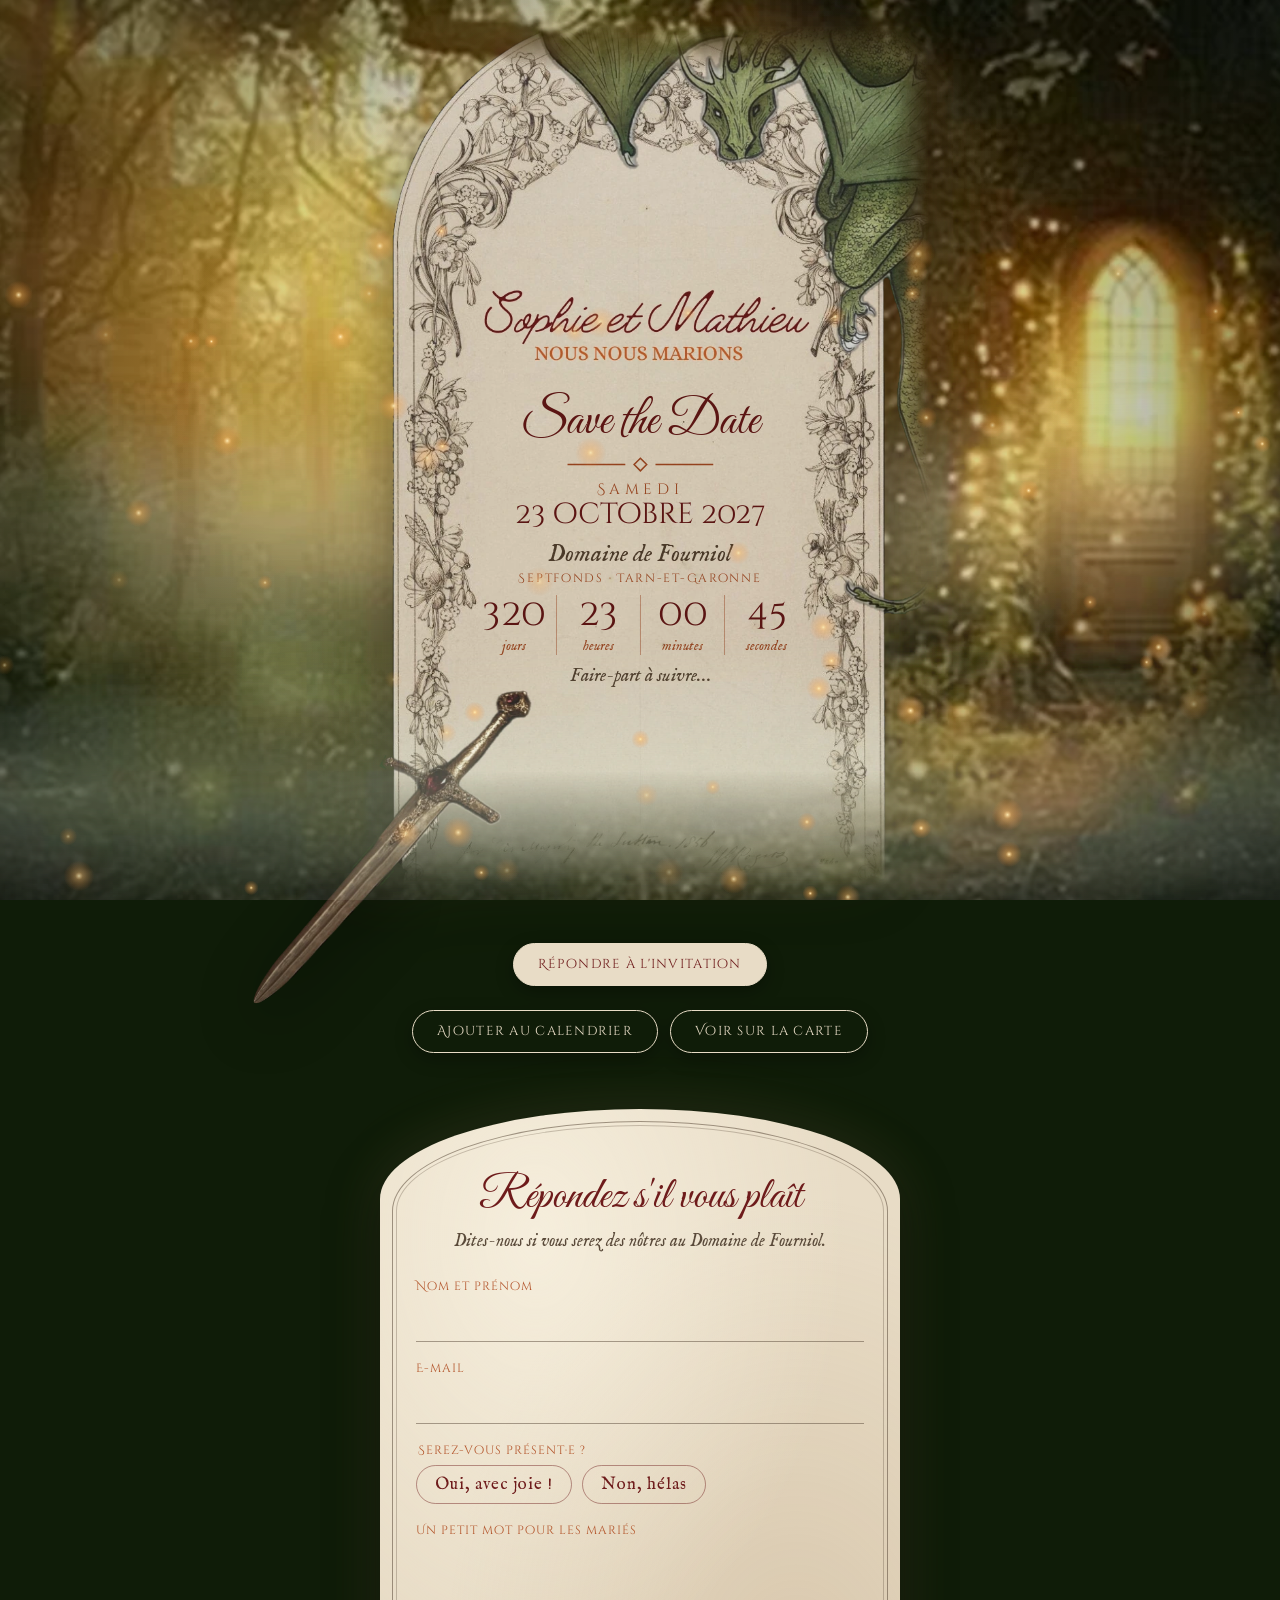
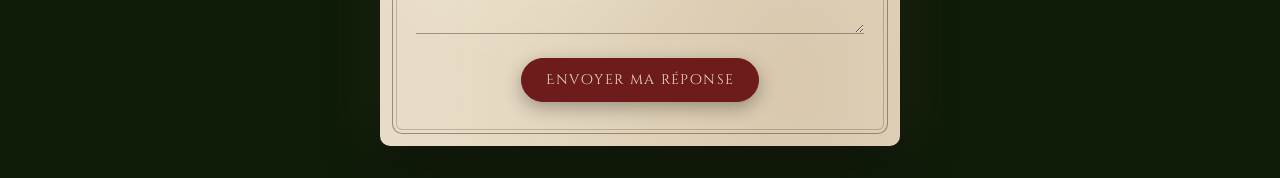
==== index.html @ ec38fb04 "Ajoute le formulaire RSVP et prolonge la lame de l'épée - Formulaire RSVP sur parchemin (nom, e-mail" ====
<!doctype html>
<html lang="fr">
<head>
  <meta charset="utf-8">
  <meta name="viewport" content="width=device-width, initial-scale=1">
  <title>Sophie &amp; Mathieu — Save the Date</title>
  <meta name="description" content="Save the Date : le mariage de Sophie &amp; Mathieu le 23 octobre 2027 au Domaine de Fourniol à Septfonds.">
  <meta name="theme-color" content="#1e3111">
  <link rel="preload" href="images/faire-part.webp" as="image">
  <link rel="preload" href="images/foret.webp" as="image">
  <link rel="stylesheet" href="style.css">
</head>
<body>
  <!-- Décor derrière le faire-part : forêt enchantée, halo, brume -->
  <div class="scene scene-back" aria-hidden="true">
    <div class="backdrop"></div>
    <div class="halo"></div>
    <div class="mist mist-back"></div>
    <div class="leaves"></div>
  </div>

  <main class="invite">
    <!-- Le faire-part (parchemin, dragon, épée) ; les prénoms font partie de l'image -->
    <div class="card">
      <img class="card-art" src="images/faire-part.webp" width="852" height="1267"
           alt="Faire-part : parchemin orné de gravures florales, un dragon vert agrippé en haut à droite et une épée en bas à gauche. Sophie et Mathieu — Nous nous marions.">
      <!-- Suite de la lame, reconstituée à partir de sa texture -->
      <img class="sword-blade" src="images/epee-lame.webp" width="560" height="620" alt="">
      <h1 class="sr-only">Sophie et Mathieu — Nous nous marions</h1>

      <!-- Reflets scintillants sur les pierres de l'épée -->
      <span class="sparkle" style="--x:28%; --y:78.6%" aria-hidden="true"></span>
      <span class="sparkle" style="--x:14.7%; --y:88%; --delay:1.7s" aria-hidden="true"></span>

      <div class="content">
        <p class="eyebrow reveal">Save the Date</p>

        <div class="ornament reveal" aria-hidden="true">
          <svg viewBox="0 0 120 12"><path d="M2 6 H48 M72 6 H118 M60 1 L65 6 L60 11 L55 6 Z" /></svg>
        </div>

        <p class="date reveal">
          <span class="weekday">Samedi</span>
          <time datetime="2027-10-23">23 octobre 2027</time>
        </p>

        <p class="place reveal">
          Domaine de Fourniol
          <span>Septfonds · Tarn-et-Garonne</span>
        </p>

        <section class="countdown reveal" aria-label="Compte à rebours">
          <div class="unit"><span id="days">--</span><small>jours</small></div>
          <div class="unit"><span id="hours">--</span><small>heures</small></div>
          <div class="unit"><span id="minutes">--</span><small>minutes</small></div>
          <div class="unit"><span id="seconds">--</span><small>secondes</small></div>
        </section>
        <p id="done" class="done" hidden>C'est le grand jour !</p>

        <p class="note reveal">Faire-part à suivre…</p>
      </div>
    </div>

    <div class="actions reveal">
      <a class="btn" href="#rsvp">Répondre à l'invitation</a>
      <span class="break" aria-hidden="true"></span>
      <a class="btn btn-ghost" id="add-calendar" href="#" download="mariage-sophie-mathieu.ics">Ajouter au calendrier</a>
      <a class="btn btn-ghost" href="https://www.google.com/maps/search/?api=1&query=Domaine+de+Fourniol+Septfonds" target="_blank" rel="noopener">Voir sur la carte</a>
    </div>

  </main>

  <section class="rsvp" id="rsvp" aria-labelledby="rsvp-title">
    <h2 id="rsvp-title">Répondez s'il vous plaît</h2>
    <p class="rsvp-intro">Dites-nous si vous serez des nôtres au Domaine de Fourniol.</p>

    <form id="rsvp-form" novalidate>
      <div class="field">
        <label for="rsvp-name">Nom et prénom</label>
        <input id="rsvp-name" name="nom" autocomplete="name" required>
      </div>

      <div class="field">
        <label for="rsvp-email">E-mail</label>
        <input id="rsvp-email" name="email" type="email" autocomplete="email" required>
      </div>

      <fieldset class="field choice">
        <legend>Serez-vous présent·e ?</legend>
        <label><input type="radio" name="presence" value="oui" required> <span>Oui, avec joie !</span></label>
        <label><input type="radio" name="presence" value="non"> <span>Non, hélas</span></label>
      </fieldset>

      <div class="if-yes" hidden>
        <div class="field">
          <label for="rsvp-guests">Nombre de personnes (vous compris)</label>
          <select id="rsvp-guests" name="personnes">
            <option>1</option><option selected>2</option><option>3</option>
            <option>4</option><option>5</option><option>6</option>
          </select>
        </div>
        <div class="field">
          <label for="rsvp-diet">Régime alimentaire ou allergies</label>
          <input id="rsvp-diet" name="regime" placeholder="Végétarien, sans gluten…">
        </div>
      </div>

      <div class="field">
        <label for="rsvp-message">Un petit mot pour les mariés</label>
        <textarea id="rsvp-message" name="message" rows="3"></textarea>
      </div>

      <!-- Piège anti-spam : laissé vide par les humains -->
      <input class="hp" type="text" name="_gotcha" tabindex="-1" autocomplete="off" aria-hidden="true">

      <p class="form-error" id="rsvp-error" role="alert" hidden></p>
      <button class="btn" type="submit">Envoyer ma réponse</button>
    </form>

    <div class="rsvp-thanks" id="rsvp-thanks" role="status" hidden>
      <p class="thanks-title">Merci !</p>
      <p id="rsvp-thanks-text"></p>
    </div>
  </section>

  <!-- Décor devant le faire-part : brume, lucioles, feuilles -->
  <div class="scene scene-front" aria-hidden="true">
    <div class="mist mist-front"></div>
    <canvas id="fireflies"></canvas>
    <div class="leaves"></div>
  </div>

  <script src="script.js"></script>
</body>
</html>
---- style.css ----
/* Polices auto-hébergées (SIL OFL, voir fonts/README.txt) */
@font-face {
  font-family: "Great Vibes";
  src: url("fonts/great-vibes-latin-400-normal.woff2") format("woff2");
  font-display: swap;
}
@font-face {
  font-family: "IM Fell English";
  src: url("fonts/im-fell-english-latin-400-normal.woff2") format("woff2");
  font-display: swap;
}
@font-face {
  font-family: "IM Fell English";
  src: url("fonts/im-fell-english-latin-400-italic.woff2") format("woff2");
  font-style: italic;
  font-display: swap;
}
@font-face {
  font-family: "Cinzel Decorative";
  src: url("fonts/cinzel-decorative-latin-400-normal.woff2") format("woff2");
  font-display: swap;
}

:root {
  --forest: #1e3111;          /* même vert que le fond du faire-part */
  --wine: #6e1b1b;            /* rouge des prénoms */
  --rust: #b3552b;            /* orange de « Nous nous marions » */
  --sepia: #5a4a3a;
  --parchment: #e8dcc6;
  --gold: #e3c07a;
  --old: "IM Fell English", "Garamond", "Georgia", serif;
  --caps: "Cinzel Decorative", "IM Fell English", serif;
  --script: "Great Vibes", "Snell Roundhand", cursive;
}

* { box-sizing: border-box; }

[hidden] { display: none !important; }

html, body { margin: 0; }
html { background: #0f1c08; }

body {
  min-height: 100vh;
  min-height: 100svh;
  display: grid;
  place-items: center;
  padding: 24px 12px 32px;
  overflow-x: hidden;
  color: var(--sepia);
  font-family: var(--old);
  text-align: center;
}

.sr-only {
  position: absolute;
  width: 1px;
  height: 1px;
  overflow: hidden;
  clip: rect(0 0 0 0);
  white-space: nowrap;
}

/* ---------- Décor ---------- */

body {
  background:
    radial-gradient(ellipse at 50% 40%, #2c4a1c 0%, #1e3111 45%, #0f1c08 100%);
  background-attachment: fixed;
}

.scene {
  position: fixed;
  inset: 0;
  overflow: hidden;
  pointer-events: none;
}
.scene-back  { z-index: 0; }
.scene-front { z-index: 2; }

/* Vignette sombre sur les bords */
.scene-back::after {
  content: "";
  position: absolute;
  inset: 0;
  background: radial-gradient(ellipse at 50% 45%, transparent 45%, rgba(5, 10, 3, .65) 100%);
}

/* Forêt enchantée en fond, avec un lent zoom */
.backdrop {
  position: absolute;
  inset: -3%;
  background: url("images/foret.webp") 50% 40% / cover no-repeat;
  filter: saturate(1.1) brightness(.85);
  animation: breathe-bg 30s ease-in-out infinite alternate;
}

/* Lumière magique derrière le parchemin */
.halo {
  position: absolute;
  left: 50%;
  top: 48%;
  width: min(1100px, 170vw);
  aspect-ratio: 1;
  translate: -50% -50%;
  background: radial-gradient(circle, rgba(255, 226, 160, .22) 0%, rgba(230, 190, 110, .08) 30%, transparent 62%);
  animation: halo 7s ease-in-out infinite alternate;
}

.mist {
  position: absolute;
  left: -50%;
  width: 200%;
  background:
    radial-gradient(ellipse at 20% 50%, rgba(225, 235, 205, .20), transparent 60%),
    radial-gradient(ellipse at 55% 60%, rgba(225, 235, 205, .16), transparent 55%),
    radial-gradient(ellipse at 85% 40%, rgba(225, 235, 205, .18), transparent 60%);
  filter: blur(10px);
}
.mist-back  { bottom: 25%; height: 35%; animation: drift 40s linear infinite alternate; }
/* Brume devant le bas du parchemin : c'est elle qui le fond dans la forêt */
.mist-front { bottom: -6%; height: 34%; animation: drift 30s linear infinite alternate-reverse; }

#fireflies {
  position: absolute;
  inset: 0;
  width: 100%;
  height: 100%;
}

.leaf {
  position: absolute;
  top: -40px;
  width: 22px;
  height: 22px;
  background: var(--c, #c8893a);
  opacity: .9;
  -webkit-mask: var(--shape) center / contain no-repeat;
  mask: var(--shape) center / contain no-repeat;
  animation: fall var(--d, 14s) linear var(--delay, 0s) infinite;
}
.leaf.maple {
  --shape: url("data:image/svg+xml,%3Csvg xmlns='http://www.w3.org/2000/svg' viewBox='0 0 24 24'%3E%3Cpath d='M12 1l2 5 3-2-1 5 4-1-2 4 4 2-6 2 1 3-4-1v5h-2v-5l-4 1 1-3-6-2 4-2-2-4 4 1-1-5 3 2z'/%3E%3C/svg%3E");
}
.leaf.oak {
  --shape: url("data:image/svg+xml,%3Csvg xmlns='http://www.w3.org/2000/svg' viewBox='0 0 24 24'%3E%3Cpath d='M12 1c2 1 3 3 2 4 2 0 3 2 2 3 2 0 3 2 1 4 2 1 1 3-1 3 1 2-1 3-3 2 0 2-1 3-2 3v3h-1v-3c-1 0-2-1-2-3-2 1-4 0-3-2-2 0-3-2-1-3-2-2-1-4 1-4-1-1 0-3 2-3-1-1 0-3 2-4z'/%3E%3C/svg%3E");
}

/* ---------- Faire-part ---------- */

.invite {
  position: relative;
  z-index: 1;
  width: min(100%, 580px);
}

.card {
  position: relative;
  container-type: inline-size;
  animation: card-in 1.6s cubic-bezier(.2, .8, .2, 1) both;
}

.card-art {
  display: block;
  width: 100%;
  height: auto;
  filter: drop-shadow(0 18px 30px rgba(0, 0, 0, .45)) drop-shadow(0 0 40px rgba(255, 220, 150, .12));
}

/* Suite de la lame, calée sur les coordonnées de l'image (852 × 1267) */
.sword-blade {
  position: absolute;
  left: -29.343%;
  top: 74.98%;
  width: 65.728%;
  height: auto;
  pointer-events: none;
  filter: drop-shadow(0 18px 30px rgba(0, 0, 0, .45));
}

/* Zone libre du parchemin, sous « Nous nous marions » */
.content {
  position: absolute;
  top: 42.5%;
  bottom: 22%;
  left: 21%;
  right: 21%;
  display: flex;
  flex-direction: column;
  align-items: center;
  justify-content: space-evenly;
  mix-blend-mode: multiply; /* le texte prend le grain du papier */
}
.content > * { margin: 0; }

.reveal {
  opacity: 0;
  animation: rise 1.1s ease-out forwards;
}
.eyebrow.reveal   { animation-delay: .9s; }
.ornament.reveal  { animation-delay: 1.15s; }
.date.reveal      { animation-delay: 1.35s; }
.place.reveal     { animation-delay: 1.6s; }
.countdown.reveal { animation-delay: 1.85s; }
.note.reveal      { animation-delay: 2.1s; }
.actions.reveal   { animation-delay: 2.4s; }

.eyebrow {
  font-family: var(--script);
  font-size: 8.4cqw;
  line-height: 1;
  color: var(--wine);
}

.ornament svg {
  display: block;
  width: 26cqw;
  fill: none;
  stroke: var(--rust);
  stroke-width: 1.2;
}

.date {
  line-height: 1.15;
  color: var(--wine);
}
.date .weekday {
  display: block;
  font-family: var(--caps);
  font-size: 2.6cqw;
  letter-spacing: .3em;
  color: var(--rust);
}
.date time {
  font-family: var(--caps);
  font-size: 5cqw;
}

.place {
  font-style: italic;
  font-size: 4.2cqw;
  line-height: 1.25;
  color: var(--sepia);
}
.place span {
  display: block;
  font-style: normal;
  font-family: var(--caps);
  font-size: 2.1cqw;
  letter-spacing: .14em;
  color: var(--rust);
}

.countdown {
  display: grid;
  grid-template-columns: repeat(4, 1fr);
  width: 100%;
}
.unit {
  padding: 0 .5cqw;
}
.unit + .unit { border-left: 1px solid rgba(179, 85, 43, .45); }
.unit span {
  display: block;
  font-family: var(--caps);
  font-size: 6.4cqw;
  line-height: 1.05;
  color: var(--wine);
  font-variant-numeric: tabular-nums;
}
.unit span.tick { animation: tick .6s ease-out; }
.unit small {
  display: block;
  margin-top: .6cqw;
  font-style: italic;
  font-size: max(2.4cqw, 9px);
  color: var(--rust);
}

.done {
  font-family: var(--script);
  font-size: 8cqw;
  color: var(--wine);
}

.note {
  font-style: italic;
  font-size: 3.2cqw;
  color: var(--sepia);
  opacity: .85;
}

/* Étincelles sur les pierres de l'épée */
.sparkle {
  position: absolute;
  left: var(--x);
  top: var(--y);
  width: 5cqw;
  aspect-ratio: 1;
  translate: -50% -50%;
  background: radial-gradient(circle, #fff 0 8%, rgba(255, 230, 200, .7) 12%, transparent 45%),
              conic-gradient(from 45deg, transparent 0 20%, #fff8 25%, transparent 30% 45%, #fff8 50%, transparent 55% 70%, #fff8 75%, transparent 80% 95%, #fff8 100%);
  border-radius: 50%;
  opacity: 0;
  mix-blend-mode: screen;
  animation: sparkle 3.4s ease-in-out calc(3s + var(--delay, 0s)) infinite;
}

/* ---------- Boutons ---------- */

.actions {
  display: flex;
  flex-wrap: wrap;
  justify-content: center;
  gap: 12px;
  /* laisse passer la pointe de l'épée */
  margin-top: calc(16px + 7%);
}
.actions .break { flex-basis: 100%; height: 0; }

.btn {
  position: relative;
  overflow: hidden;
  display: inline-block;
  padding: 12px 24px;
  border: 1px solid var(--parchment);
  border-radius: 999px;
  background: var(--parchment);
  color: var(--wine);
  text-decoration: none;
  font-family: var(--caps);
  font-size: .8rem;
  letter-spacing: .1em;
  box-shadow: 0 6px 18px rgba(0, 0, 0, .3);
  transition: transform .25s, box-shadow .25s;
}
.btn::after {
  content: "";
  position: absolute;
  inset: 0;
  background: linear-gradient(110deg, transparent 30%, rgba(255, 255, 255, .6) 50%, transparent 70%);
  transform: translateX(-120%);
  transition: transform .7s;
}
.btn:hover, .btn:focus-visible {
  transform: translateY(-2px);
  box-shadow: 0 10px 26px rgba(0, 0, 0, .4), 0 0 18px rgba(227, 192, 122, .35);
}
.btn:hover::after, .btn:focus-visible::after { transform: translateX(120%); }
.btn-ghost { background: transparent; color: var(--parchment); }

/* ---------- RSVP ---------- */

html { scroll-behavior: smooth; }

.rsvp {
  position: relative;
  z-index: 3; /* au-dessus des lucioles et des feuilles */
  width: 100%;
  margin: 56px auto 0;
  padding: 64px 36px 44px;
  max-width: 520px;
  color: var(--sepia);
  background:
    radial-gradient(ellipse at 30% 20%, rgba(255, 250, 235, .6), transparent 60%),
    radial-gradient(ellipse at 80% 90%, rgba(170, 140, 100, .25), transparent 60%),
    var(--parchment);
  border-radius: 50% 50% 10px 10px / 90px 90px 10px 10px;
  box-shadow: 0 20px 50px rgba(0, 0, 0, .5), 0 0 60px rgba(255, 220, 150, .12);
  opacity: 0;
  transform: translateY(30px);
  transition: opacity 1s ease-out, transform 1s ease-out;
}
.rsvp.visible { opacity: 1; transform: none; }

/* Double filet gravé, comme la bordure du faire-part */
.rsvp::before {
  content: "";
  position: absolute;
  inset: 12px;
  border: 1px solid rgba(90, 74, 58, .55);
  outline: 1px solid rgba(90, 74, 58, .3);
  outline-offset: -5px;
  border-radius: inherit;
  pointer-events: none;
}

.rsvp h2 {
  margin: 0;
  font-family: var(--script);
  font-weight: 400;
  font-size: clamp(2.1rem, 8vw, 2.8rem);
  line-height: 1.1;
  color: var(--wine);
}
.rsvp-intro {
  margin: 8px 0 26px;
  font-style: italic;
  font-size: 1.1rem;
}

#rsvp-form {
  position: relative;
  display: grid;
  gap: 18px;
  text-align: left;
}

.field { display: grid; gap: 6px; margin: 0; border: 0; padding: 0; }
.field > label, .field legend {
  font-family: var(--caps);
  font-size: .78rem;
  letter-spacing: .08em;
  color: var(--rust);
}

.rsvp input:not([type="radio"]), .rsvp select, .rsvp textarea {
  width: 100%;
  padding: 8px 2px;
  border: 0;
  border-bottom: 1px solid rgba(90, 74, 58, .5);
  background: transparent;
  color: var(--wine);
  font: 1.15rem var(--old);
  border-radius: 0;
  transition: border-color .2s, box-shadow .2s;
}
.rsvp textarea { resize: vertical; }
.rsvp input::placeholder { color: rgba(90, 74, 58, .5); font-style: italic; }
.rsvp input:focus, .rsvp select:focus, .rsvp textarea:focus {
  outline: none;
  border-bottom-color: var(--wine);
  box-shadow: 0 1px 0 var(--wine);
}
.rsvp [aria-invalid="true"] { border-bottom-color: #b3261e !important; }

.choice { display: flex; flex-wrap: wrap; gap: 10px; }
.choice legend { width: 100%; margin-bottom: 6px; }
.choice label { cursor: pointer; }
.choice input { position: absolute; opacity: 0; }
.choice span {
  display: inline-block;
  font-family: var(--old);
  padding: 8px 18px;
  border: 1px solid rgba(110, 27, 27, .45);
  border-radius: 999px;
  font-size: 1.05rem;
  color: var(--wine);
  transition: background .2s, color .2s;
}
.choice input:checked + span { background: var(--wine); color: var(--parchment); }
.choice input:focus-visible + span { outline: 2px solid var(--rust); outline-offset: 2px; }

.if-yes { display: grid; gap: 18px; animation: rise .5s ease-out; }

.hp { position: absolute; left: -9999px; }

.form-error { margin: 0; color: #9b2c1f; font-style: italic; }

#rsvp-form .btn {
  justify-self: center;
  margin-top: 6px;
  border-color: var(--wine);
  background: var(--wine);
  color: var(--parchment);
  font-size: .85rem;
  cursor: pointer;
}
#rsvp-form .btn[disabled] { opacity: .6; cursor: wait; }

.rsvp-thanks { animation: rise .8s ease-out; }
.thanks-title {
  margin: 0;
  font-family: var(--script);
  font-size: 3rem;
  color: var(--wine);
}
.rsvp-thanks p:last-child { font-size: 1.15rem; font-style: italic; }

@media (max-width: 420px) {
  .rsvp { padding: 56px 22px 36px; border-radius: 50% 50% 10px 10px / 60px 60px 10px 10px; }
}

/* ---------- Animations ---------- */

@keyframes card-in {
  from { opacity: 0; transform: translateY(24px) scale(.97); filter: blur(4px); }
  to   { opacity: 1; transform: none; filter: none; }
}
@keyframes rise {
  from { opacity: 0; transform: translateY(10px); filter: blur(2px); }
  to   { opacity: 1; transform: none; filter: none; }
}
@keyframes tick {
  0%   { transform: translateY(-4px); opacity: .25; }
  100% { transform: none; opacity: 1; }
}
@keyframes sparkle {
  0%, 70%, 100% { opacity: 0; transform: scale(.3) rotate(0deg); }
  80%           { opacity: 1; transform: scale(1) rotate(45deg); }
}
@keyframes halo  { from { opacity: .75; scale: .95; } to { opacity: 1; scale: 1.05; } }
@keyframes breathe-bg { from { transform: scale(1); } to { transform: scale(1.06) translateX(-1%); } }
@keyframes drift { from { transform: translateX(0); } to { transform: translateX(25%); } }
@keyframes fall {
  0%   { transform: translate(0, 0) rotate(0deg); }
  25%  { transform: translate(40px, 25vh) rotate(120deg); }
  50%  { transform: translate(-30px, 55vh) rotate(260deg); }
  75%  { transform: translate(35px, 80vh) rotate(380deg); }
  100% { transform: translate(-10px, 110vh) rotate(520deg); }
}

@media (max-width: 600px) {
  /* Sur mobile, la porte lumineuse se place derrière le faire-part */
  .backdrop    { background-position: 72% 40%; }
  .mist-front  { height: 24%; }
}

@media (prefers-reduced-motion: reduce) {
  *, *::before, *::after {
    animation-duration: .01ms !important;
    animation-iteration-count: 1 !important;
    animation-delay: 0s !important;
  }
  .leaves, .sparkle { display: none; }
  .rsvp { opacity: 1; transform: none; transition: none; }
}
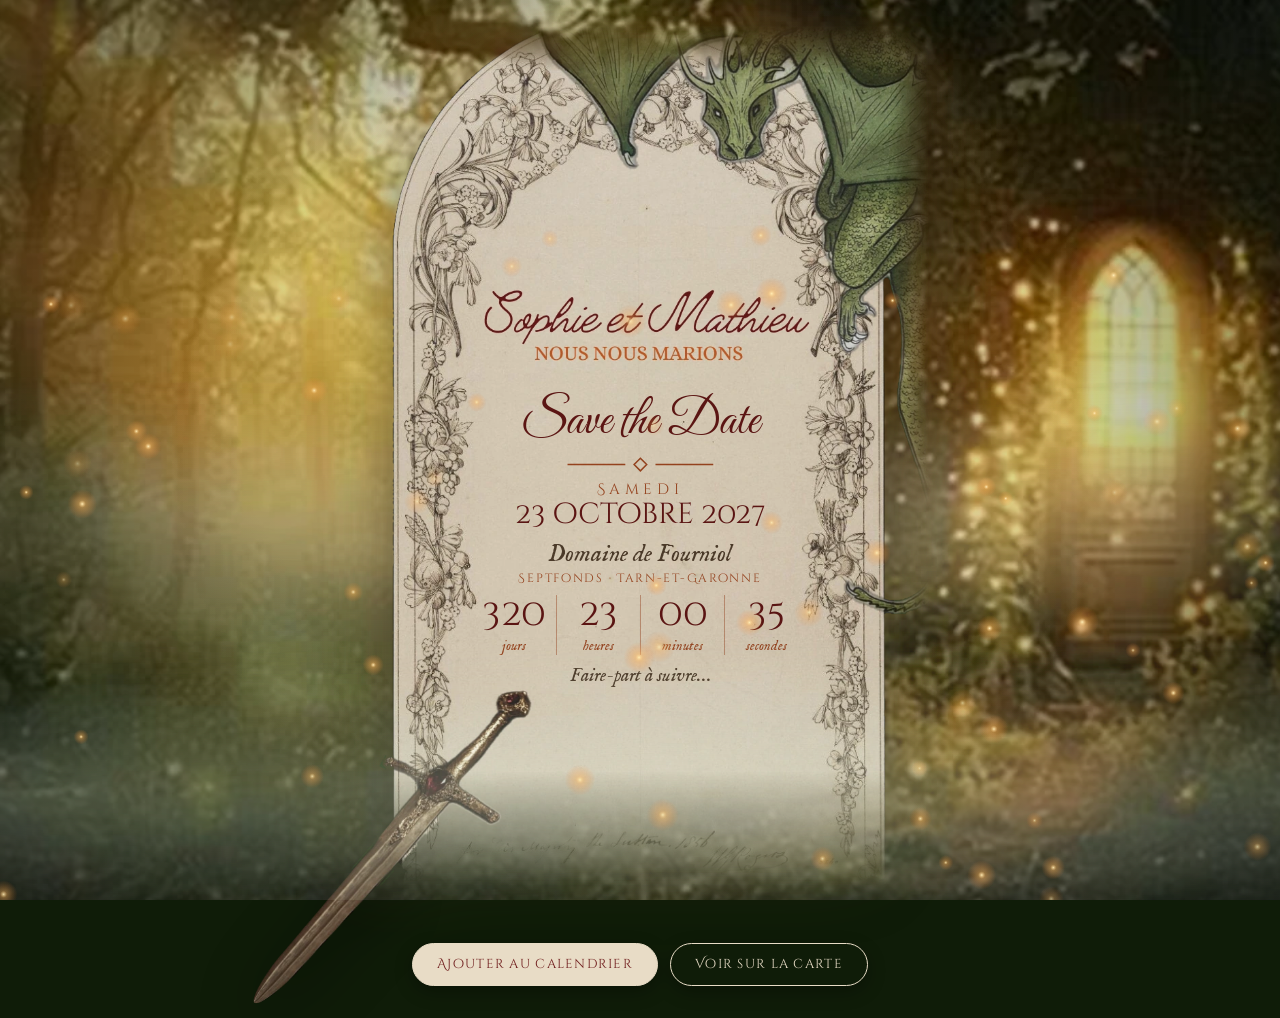
==== commit 27da2243: "Retire le formulaire RSVP Co-Authored-By: Claude Opus 5.5 <noreply@anthropic.com> Claude-Session: ht" ====
--- a/index.html
+++ b/index.html
@@ -62,66 +62,11 @@
     </div>
 
     <div class="actions reveal">
-      <a class="btn" href="#rsvp">Répondre à l'invitation</a>
-      <span class="break" aria-hidden="true"></span>
-      <a class="btn btn-ghost" id="add-calendar" href="#" download="mariage-sophie-mathieu.ics">Ajouter au calendrier</a>
+      <a class="btn" id="add-calendar" href="#" download="mariage-sophie-mathieu.ics">Ajouter au calendrier</a>
       <a class="btn btn-ghost" href="https://www.google.com/maps/search/?api=1&query=Domaine+de+Fourniol+Septfonds" target="_blank" rel="noopener">Voir sur la carte</a>
     </div>
 
   </main>
-
-  <section class="rsvp" id="rsvp" aria-labelledby="rsvp-title">
-    <h2 id="rsvp-title">Répondez s'il vous plaît</h2>
-    <p class="rsvp-intro">Dites-nous si vous serez des nôtres au Domaine de Fourniol.</p>
-
-    <form id="rsvp-form" novalidate>
-      <div class="field">
-        <label for="rsvp-name">Nom et prénom</label>
-        <input id="rsvp-name" name="nom" autocomplete="name" required>
-      </div>
-
-      <div class="field">
-        <label for="rsvp-email">E-mail</label>
-        <input id="rsvp-email" name="email" type="email" autocomplete="email" required>
-      </div>
-
-      <fieldset class="field choice">
-        <legend>Serez-vous présent·e ?</legend>
-        <label><input type="radio" name="presence" value="oui" required> <span>Oui, avec joie !</span></label>
-        <label><input type="radio" name="presence" value="non"> <span>Non, hélas</span></label>
-      </fieldset>
-
-      <div class="if-yes" hidden>
-        <div class="field">
-          <label for="rsvp-guests">Nombre de personnes (vous compris)</label>
-          <select id="rsvp-guests" name="personnes">
-            <option>1</option><option selected>2</option><option>3</option>
-            <option>4</option><option>5</option><option>6</option>
-          </select>
-        </div>
-        <div class="field">
-          <label for="rsvp-diet">Régime alimentaire ou allergies</label>
-          <input id="rsvp-diet" name="regime" placeholder="Végétarien, sans gluten…">
-        </div>
-      </div>
-
-      <div class="field">
-        <label for="rsvp-message">Un petit mot pour les mariés</label>
-        <textarea id="rsvp-message" name="message" rows="3"></textarea>
-      </div>
-
-      <!-- Piège anti-spam : laissé vide par les humains -->
-      <input class="hp" type="text" name="_gotcha" tabindex="-1" autocomplete="off" aria-hidden="true">
-
-      <p class="form-error" id="rsvp-error" role="alert" hidden></p>
-      <button class="btn" type="submit">Envoyer ma réponse</button>
-    </form>
-
-    <div class="rsvp-thanks" id="rsvp-thanks" role="status" hidden>
-      <p class="thanks-title">Merci !</p>
-      <p id="rsvp-thanks-text"></p>
-    </div>
-  </section>
 
   <!-- Décor devant le faire-part : brume, lucioles, feuilles -->
   <div class="scene scene-front" aria-hidden="true">
--- a/style.css
+++ b/style.css
@@ -316,7 +316,6 @@
   /* laisse passer la pointe de l'épée */
   margin-top: calc(16px + 7%);
 }
-.actions .break { flex-basis: 100%; height: 0; }
 
 .btn {
   position: relative;
@@ -348,138 +347,6 @@
 }
 .btn:hover::after, .btn:focus-visible::after { transform: translateX(120%); }
 .btn-ghost { background: transparent; color: var(--parchment); }
-
-/* ---------- RSVP ---------- */
-
-html { scroll-behavior: smooth; }
-
-.rsvp {
-  position: relative;
-  z-index: 3; /* au-dessus des lucioles et des feuilles */
-  width: 100%;
-  margin: 56px auto 0;
-  padding: 64px 36px 44px;
-  max-width: 520px;
-  color: var(--sepia);
-  background:
-    radial-gradient(ellipse at 30% 20%, rgba(255, 250, 235, .6), transparent 60%),
-    radial-gradient(ellipse at 80% 90%, rgba(170, 140, 100, .25), transparent 60%),
-    var(--parchment);
-  border-radius: 50% 50% 10px 10px / 90px 90px 10px 10px;
-  box-shadow: 0 20px 50px rgba(0, 0, 0, .5), 0 0 60px rgba(255, 220, 150, .12);
-  opacity: 0;
-  transform: translateY(30px);
-  transition: opacity 1s ease-out, transform 1s ease-out;
-}
-.rsvp.visible { opacity: 1; transform: none; }
-
-/* Double filet gravé, comme la bordure du faire-part */
-.rsvp::before {
-  content: "";
-  position: absolute;
-  inset: 12px;
-  border: 1px solid rgba(90, 74, 58, .55);
-  outline: 1px solid rgba(90, 74, 58, .3);
-  outline-offset: -5px;
-  border-radius: inherit;
-  pointer-events: none;
-}
-
-.rsvp h2 {
-  margin: 0;
-  font-family: var(--script);
-  font-weight: 400;
-  font-size: clamp(2.1rem, 8vw, 2.8rem);
-  line-height: 1.1;
-  color: var(--wine);
-}
-.rsvp-intro {
-  margin: 8px 0 26px;
-  font-style: italic;
-  font-size: 1.1rem;
-}
-
-#rsvp-form {
-  position: relative;
-  display: grid;
-  gap: 18px;
-  text-align: left;
-}
-
-.field { display: grid; gap: 6px; margin: 0; border: 0; padding: 0; }
-.field > label, .field legend {
-  font-family: var(--caps);
-  font-size: .78rem;
-  letter-spacing: .08em;
-  color: var(--rust);
-}
-
-.rsvp input:not([type="radio"]), .rsvp select, .rsvp textarea {
-  width: 100%;
-  padding: 8px 2px;
-  border: 0;
-  border-bottom: 1px solid rgba(90, 74, 58, .5);
-  background: transparent;
-  color: var(--wine);
-  font: 1.15rem var(--old);
-  border-radius: 0;
-  transition: border-color .2s, box-shadow .2s;
-}
-.rsvp textarea { resize: vertical; }
-.rsvp input::placeholder { color: rgba(90, 74, 58, .5); font-style: italic; }
-.rsvp input:focus, .rsvp select:focus, .rsvp textarea:focus {
-  outline: none;
-  border-bottom-color: var(--wine);
-  box-shadow: 0 1px 0 var(--wine);
-}
-.rsvp [aria-invalid="true"] { border-bottom-color: #b3261e !important; }
-
-.choice { display: flex; flex-wrap: wrap; gap: 10px; }
-.choice legend { width: 100%; margin-bottom: 6px; }
-.choice label { cursor: pointer; }
-.choice input { position: absolute; opacity: 0; }
-.choice span {
-  display: inline-block;
-  font-family: var(--old);
-  padding: 8px 18px;
-  border: 1px solid rgba(110, 27, 27, .45);
-  border-radius: 999px;
-  font-size: 1.05rem;
-  color: var(--wine);
-  transition: background .2s, color .2s;
-}
-.choice input:checked + span { background: var(--wine); color: var(--parchment); }
-.choice input:focus-visible + span { outline: 2px solid var(--rust); outline-offset: 2px; }
-
-.if-yes { display: grid; gap: 18px; animation: rise .5s ease-out; }
-
-.hp { position: absolute; left: -9999px; }
-
-.form-error { margin: 0; color: #9b2c1f; font-style: italic; }
-
-#rsvp-form .btn {
-  justify-self: center;
-  margin-top: 6px;
-  border-color: var(--wine);
-  background: var(--wine);
-  color: var(--parchment);
-  font-size: .85rem;
-  cursor: pointer;
-}
-#rsvp-form .btn[disabled] { opacity: .6; cursor: wait; }
-
-.rsvp-thanks { animation: rise .8s ease-out; }
-.thanks-title {
-  margin: 0;
-  font-family: var(--script);
-  font-size: 3rem;
-  color: var(--wine);
-}
-.rsvp-thanks p:last-child { font-size: 1.15rem; font-style: italic; }
-
-@media (max-width: 420px) {
-  .rsvp { padding: 56px 22px 36px; border-radius: 50% 50% 10px 10px / 60px 60px 10px 10px; }
-}
 
 /* ---------- Animations ---------- */
 
@@ -523,5 +390,4 @@
     animation-delay: 0s !important;
   }
   .leaves, .sparkle { display: none; }
-  .rsvp { opacity: 1; transform: none; transition: none; }
-}
+}
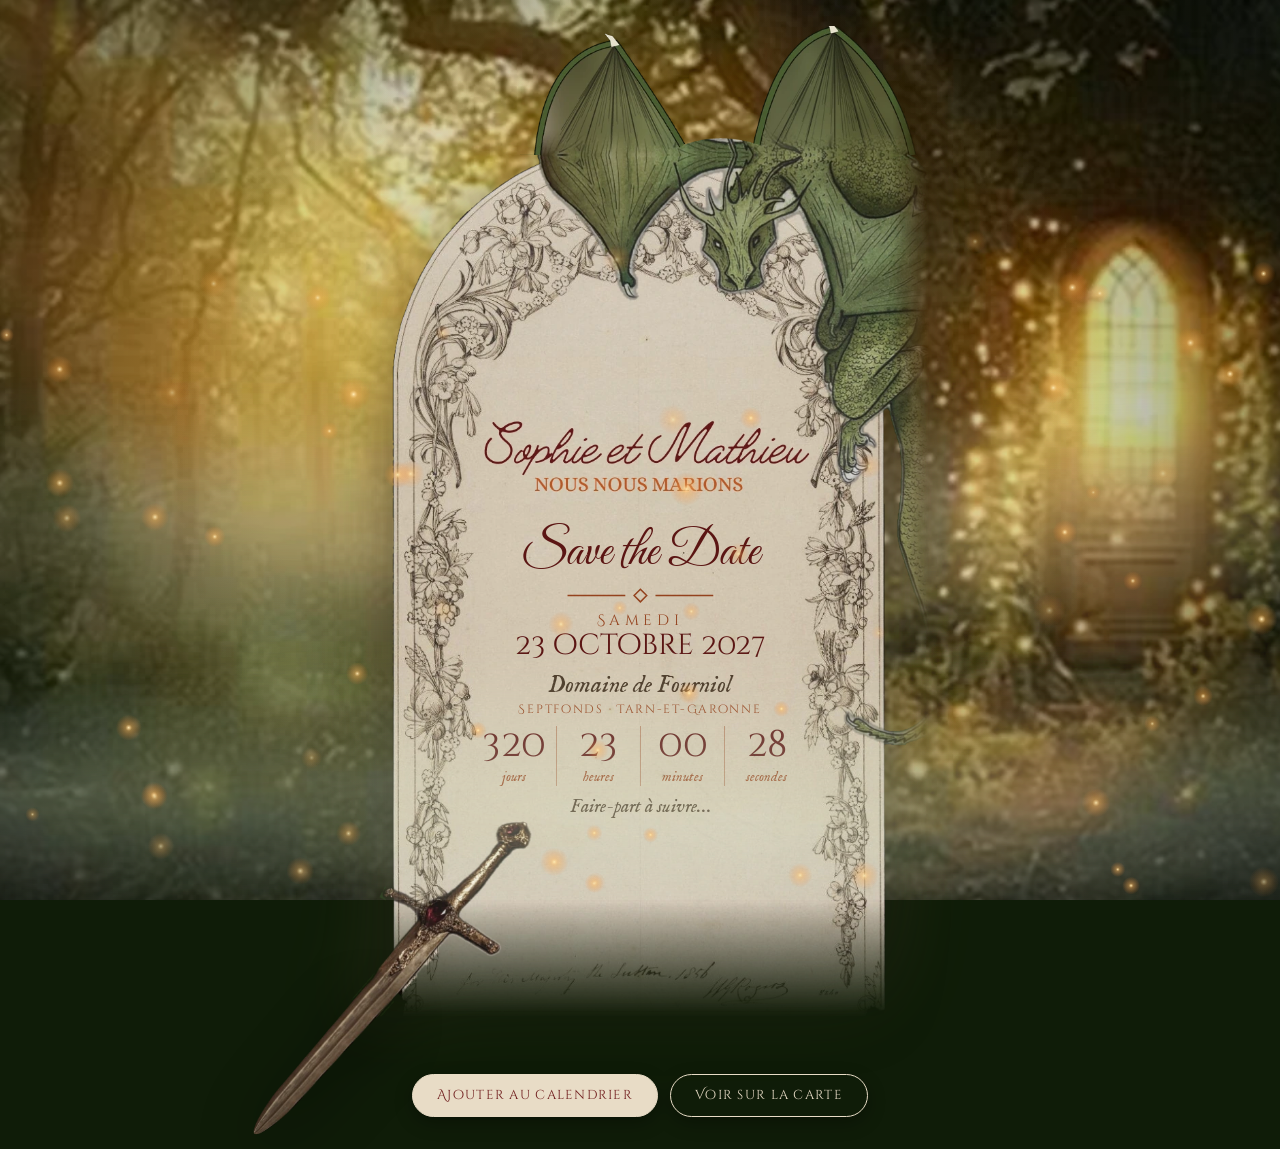
==== commit ebc6fb22: "Complète le haut des ailes du dragon Les ailes, coupées par le haut de l'image, sont prolongées jusq" ====
--- a/index.html
+++ b/index.html
@@ -24,6 +24,8 @@
     <div class="card">
       <img class="card-art" src="images/faire-part.webp" width="852" height="1267"
            alt="Faire-part : parchemin orné de gravures florales, un dragon vert agrippé en haut à droite et une épée en bas à gauche. Sophie et Mathieu — Nous nous marions.">
+      <!-- Haut des ailes du dragon, complété dans le style de l'illustration -->
+      <img class="dragon-wings" src="images/dragon-ailes.webp" width="602" height="196" alt="">
       <!-- Suite de la lame, reconstituée à partir de sa texture -->
       <img class="sword-blade" src="images/epee-lame.webp" width="560" height="620" alt="">
       <h1 class="sr-only">Sophie et Mathieu — Nous nous marions</h1>
--- a/style.css
+++ b/style.css
@@ -156,6 +156,7 @@
 
 .card {
   position: relative;
+  margin-top: 22.5%; /* place pour les ailes */
   container-type: inline-size;
   animation: card-in 1.6s cubic-bezier(.2, .8, .2, 1) both;
 }
@@ -165,6 +166,16 @@
   width: 100%;
   height: auto;
   filter: drop-shadow(0 18px 30px rgba(0, 0, 0, .45)) drop-shadow(0 0 40px rgba(255, 220, 150, .12));
+}
+
+/* Haut des ailes, au-dessus de l'image (852 × 1267) */
+.dragon-wings {
+  position: absolute;
+  left: 29.343%;
+  top: -14.996%;
+  width: 70.657%;
+  height: auto;
+  pointer-events: none;
 }
 
 /* Suite de la lame, calée sur les coordonnées de l'image (852 × 1267) */
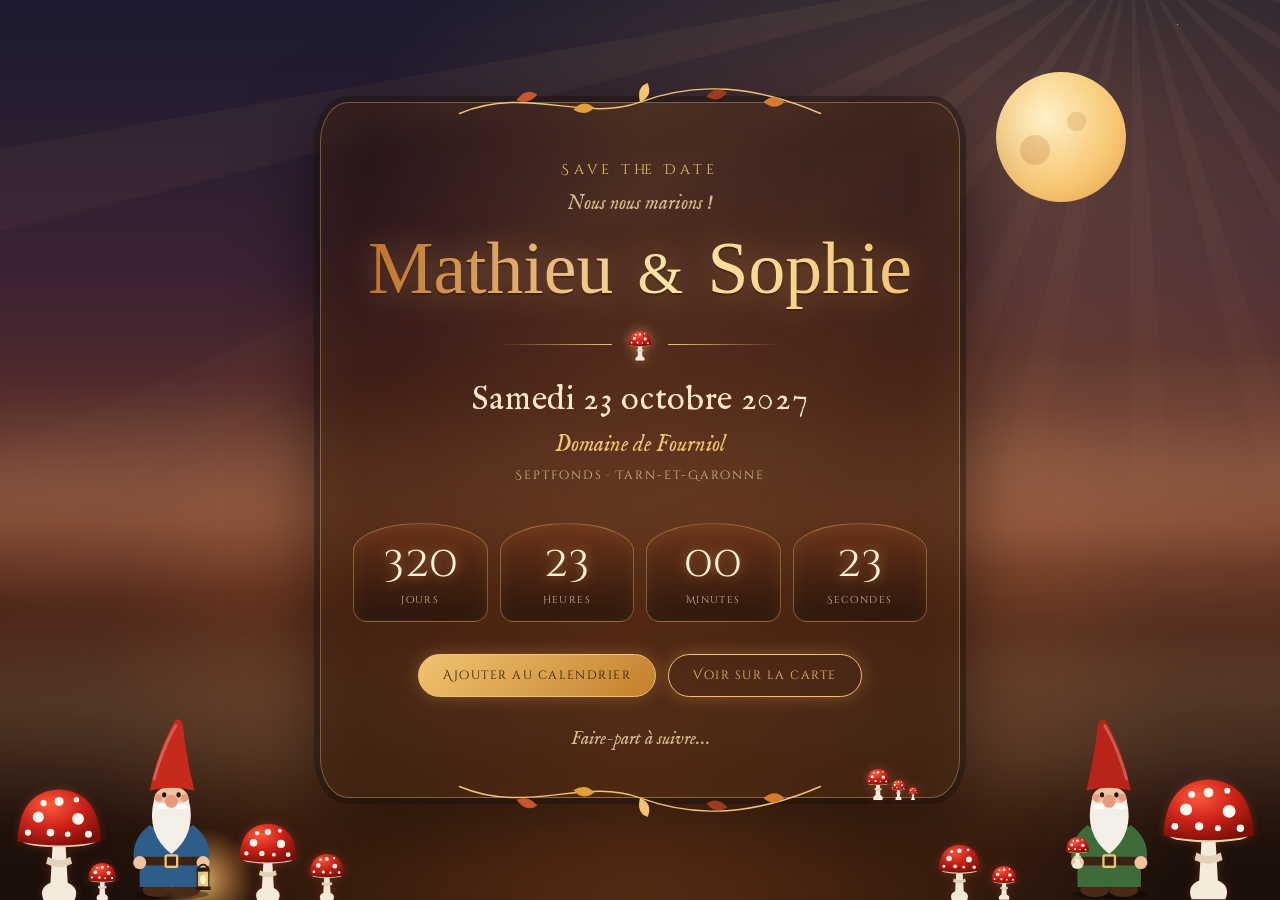
==== commit bd870f19: "toto" ====
--- a/index.html
+++ b/index.html
@@ -3,80 +3,173 @@
 <head>
   <meta charset="utf-8">
   <meta name="viewport" content="width=device-width, initial-scale=1">
-  <title>Sophie &amp; Mathieu — Save the Date</title>
-  <meta name="description" content="Save the Date : le mariage de Sophie &amp; Mathieu le 23 octobre 2027 au Domaine de Fourniol à Septfonds.">
-  <meta name="theme-color" content="#1e3111">
-  <link rel="preload" href="images/faire-part.webp" as="image">
-  <link rel="preload" href="images/foret.webp" as="image">
+  <title>Mathieu &amp; Sophie — Save the Date</title>
+  <meta name="description" content="Save the Date : le mariage de Mathieu &amp; Sophie le 23 octobre 2027 au Domaine de Fourniol à Septfonds.">
+  <meta name="theme-color" content="#1a0f0a">
+  <link rel="preload" href="fonts/unifrakturmaguntia-latin-400-normal.woff2" as="font" type="font/woff2" crossorigin>
   <link rel="stylesheet" href="style.css">
 </head>
 <body>
-  <!-- Décor derrière le faire-part : forêt enchantée, halo, brume -->
-  <div class="scene scene-back" aria-hidden="true">
-    <div class="backdrop"></div>
-    <div class="halo"></div>
+  <!-- Motifs réutilisables : amanite tue-mouches, nain de jardin, lanterne -->
+  <svg class="defs" width="0" height="0" aria-hidden="true">
+    <defs>
+      <radialGradient id="cap-red" cx="38%" cy="28%" r="78%">
+        <stop offset="0" stop-color="#ff5a3c"/>
+        <stop offset=".5" stop-color="#d0231a"/>
+        <stop offset="1" stop-color="#7c0f08"/>
+      </radialGradient>
+      <radialGradient id="lantern-light">
+        <stop offset="0" stop-color="#ffd27a" stop-opacity=".8"/>
+        <stop offset="1" stop-color="#ff9a40" stop-opacity="0"/>
+      </radialGradient>
+
+      <symbol id="amanita" viewBox="0 0 60 70">
+        <path d="M21 70 Q18 63 25 60 L26.5 34 H33.5 L35 60 Q42 63 39 70Z" fill="#f4ebda"/>
+        <path d="M23.5 45 Q30 49 36.5 45 L37.5 49 Q30 53 22.5 49Z" fill="#e2d3b8"/>
+        <ellipse cx="30" cy="36" rx="21" ry="3.5" fill="#e6d4b4"/>
+        <path d="M6 36 Q7 7 30 6 Q53 7 54 36 Q30 41 6 36Z" fill="url(#cap-red)"/>
+        <g fill="#fffaf0">
+          <circle cx="18" cy="22" r="3.2"/><circle cx="30" cy="13" r="2.6"/>
+          <circle cx="41" cy="23" r="3.4"/><circle cx="25" cy="31" r="2.2"/>
+          <circle cx="47" cy="32" r="2"/><circle cx="12" cy="31" r="1.8"/>
+          <circle cx="35" cy="32" r="1.6"/><circle cx="21" cy="14" r="1.8"/>
+          <circle cx="40" cy="12" r="1.6"/>
+        </g>
+      </symbol>
+
+      <symbol id="gnome" viewBox="0 0 80 130">
+        <ellipse cx="40" cy="126" rx="26" ry="3.5" fill="#000" opacity=".35"/>
+        <ellipse cx="30" cy="123" rx="10" ry="5" fill="#4a2a17"/>
+        <ellipse cx="50" cy="123" rx="10" ry="5" fill="#4a2a17"/>
+        <path class="g-tunic" d="M18 121 Q16 80 40 68 Q64 80 62 121Z"/>
+        <path class="g-tunic" d="M25 78 Q12 88 14 102 L22 102 Q22 90 31 83Z"/>
+        <path class="g-tunic" d="M55 78 Q68 88 66 102 L58 102 Q58 90 49 83Z"/>
+        <rect x="17.5" y="100" width="45" height="6" fill="#3b2213"/>
+        <rect x="36" y="99" width="8" height="8" rx="1" fill="none" stroke="#f0c470" stroke-width="1.6"/>
+        <circle cx="18" cy="104" r="4.5" fill="#f1c3a0"/>
+        <circle cx="62" cy="104" r="4.5" fill="#f1c3a0"/>
+        <ellipse cx="40" cy="60" rx="12" ry="9" fill="#f1c3a0"/>
+        <circle cx="31" cy="59" r="2.6" fill="#e5806c" opacity=".6"/>
+        <circle cx="49" cy="59" r="2.6" fill="#e5806c" opacity=".6"/>
+        <path d="M28 60 Q34 66 40 64 Q46 66 52 60 Q58 84 40 98 Q22 84 28 60Z" fill="#f3efe6"/>
+        <g class="g-eyes" fill="#2a160c">
+          <ellipse cx="35" cy="57" rx="1.5" ry="1.9"/><ellipse cx="45" cy="57" rx="1.5" ry="1.9"/>
+        </g>
+        <path d="M40 64 Q33 60 28 66 Q34 68 40 65.5 Q46 68 52 66 Q47 60 40 64Z" fill="#fff"/>
+        <circle cx="40" cy="61.5" r="4.5" fill="#e79a7f"/>
+        <path class="g-hat" d="M25 54 Q30 28 42 6 Q46 2 48 9 Q50 30 56 54 Q40 50 25 54Z"/>
+        <path d="M28 46 Q34 24 43 9" fill="none" stroke="#fff" stroke-opacity=".25" stroke-width="2" stroke-linecap="round"/>
+      </symbol>
+
+      <symbol id="lantern" viewBox="0 0 20 30">
+        <path d="M5 7 Q10 -1 15 7" fill="none" stroke="#2b1a10" stroke-width="1.6"/>
+        <rect x="5" y="9" width="10" height="13" rx="1" fill="#ffd27a" opacity=".85"/>
+        <ellipse class="flame" cx="10" cy="16" rx="2.4" ry="4" fill="#fff4c9"/>
+        <path d="M3.5 9 L6 5.5 H14 L16.5 9Z M3.5 22 H16.5 V25 H3.5Z" fill="#2b1a10"/>
+        <path d="M5 9 V22 M15 9 V22" stroke="#2b1a10" stroke-width="1"/>
+      </symbol>
+    </defs>
+  </svg>
+
+  <!-- Décor : ciel, lune, brume, forêt, nains, amanites, lucioles, feuilles -->
+  <div class="scene" aria-hidden="true">
+    <div class="stars"></div>
+    <div class="moon"></div>
+    <div class="rays"></div>
+    <svg class="forest forest-far" preserveAspectRatio="none"></svg>
     <div class="mist mist-back"></div>
-    <div class="leaves"></div>
-  </div>
-
-  <main class="invite">
-    <!-- Le faire-part (parchemin, dragon, épée) ; les prénoms font partie de l'image -->
-    <div class="card">
-      <img class="card-art" src="images/faire-part.webp" width="852" height="1267"
-           alt="Faire-part : parchemin orné de gravures florales, un dragon vert agrippé en haut à droite et une épée en bas à gauche. Sophie et Mathieu — Nous nous marions.">
-      <!-- Haut des ailes du dragon, complété dans le style de l'illustration -->
-      <img class="dragon-wings" src="images/dragon-ailes.webp" width="602" height="196" alt="">
-      <!-- Suite de la lame, reconstituée à partir de sa texture -->
-      <img class="sword-blade" src="images/epee-lame.webp" width="560" height="620" alt="">
-      <h1 class="sr-only">Sophie et Mathieu — Nous nous marions</h1>
-
-      <!-- Reflets scintillants sur les pierres de l'épée -->
-      <span class="sparkle" style="--x:28%; --y:78.6%" aria-hidden="true"></span>
-      <span class="sparkle" style="--x:14.7%; --y:88%; --delay:1.7s" aria-hidden="true"></span>
-
-      <div class="content">
-        <p class="eyebrow reveal">Save the Date</p>
-
-        <div class="ornament reveal" aria-hidden="true">
-          <svg viewBox="0 0 120 12"><path d="M2 6 H48 M72 6 H118 M60 1 L65 6 L60 11 L55 6 Z" /></svg>
-        </div>
-
-        <p class="date reveal">
-          <span class="weekday">Samedi</span>
-          <time datetime="2027-10-23">23 octobre 2027</time>
-        </p>
-
-        <p class="place reveal">
-          Domaine de Fourniol
-          <span>Septfonds · Tarn-et-Garonne</span>
-        </p>
-
-        <section class="countdown reveal" aria-label="Compte à rebours">
-          <div class="unit"><span id="days">--</span><small>jours</small></div>
-          <div class="unit"><span id="hours">--</span><small>heures</small></div>
-          <div class="unit"><span id="minutes">--</span><small>minutes</small></div>
-          <div class="unit"><span id="seconds">--</span><small>secondes</small></div>
-        </section>
-        <p id="done" class="done" hidden>C'est le grand jour !</p>
-
-        <p class="note reveal">Faire-part à suivre…</p>
-      </div>
-    </div>
-
-    <div class="actions reveal">
-      <a class="btn" id="add-calendar" href="#" download="mariage-sophie-mathieu.ics">Ajouter au calendrier</a>
-      <a class="btn btn-ghost" href="https://www.google.com/maps/search/?api=1&query=Domaine+de+Fourniol+Septfonds" target="_blank" rel="noopener">Voir sur la carte</a>
-    </div>
-
-  </main>
-
-  <!-- Décor devant le faire-part : brume, lucioles, feuilles -->
-  <div class="scene scene-front" aria-hidden="true">
+    <svg class="forest forest-mid" preserveAspectRatio="none"></svg>
     <div class="mist mist-front"></div>
+    <svg class="forest forest-near" preserveAspectRatio="none"></svg>
+    <!-- Nain à la lanterne et amanites, à gauche -->
+    <svg class="grove grove-left" viewBox="0 0 240 150">
+      <use class="shroom" href="#amanita" x="-4" y="66" width="72" height="84"/>
+      <g class="gnome">
+        <circle class="lantern-glow" cx="132" cy="136" r="36" fill="url(#lantern-light)"/>
+        <use href="#gnome" x="70" y="20" width="80" height="130" style="--blink:.4s"/>
+        <use href="#lantern" x="124" y="123" width="16" height="24"/>
+      </g>
+      <use class="shroom" href="#amanita" x="50" y="122" width="24" height="28" style="--delay:1.4s"/>
+      <use class="shroom" href="#amanita" x="152" y="92" width="50" height="58" style="--delay:.7s"/>
+      <use class="shroom" href="#amanita" x="203" y="115" width="30" height="35" style="--delay:2s"/>
+    </svg>
+    <!-- Nain cueilleur et grande amanite, à droite -->
+    <svg class="grove grove-right" viewBox="0 0 240 150">
+      <use class="shroom" href="#amanita" x="8" y="108" width="36" height="42" style="--delay:.6s"/>
+      <use class="shroom" href="#amanita" x="46" y="124" width="22" height="26" style="--delay:1.1s"/>
+      <g class="gnome" style="--sway-delay:-2.5s">
+        <g transform="translate(170 20) scale(-1 1)">
+          <use href="#gnome" width="80" height="130" style="--tunic:#3d6b3a;--hat:#b8231a;--blink:2.3s"/>
+        </g>
+        <use href="#amanita" x="98" y="104" width="20" height="24"/>
+      </g>
+      <use class="shroom" href="#amanita" x="160" y="58" width="78" height="92" style="--delay:1.8s"/>
+    </svg>
     <canvas id="fireflies"></canvas>
     <div class="leaves"></div>
   </div>
 
+  <main class="card">
+    <svg class="vine vine-top" viewBox="0 0 400 40" aria-hidden="true">
+      <path d="M10 30 C 80 0, 140 40, 200 18 S 320 0, 390 30" />
+      <g class="vine-leaves">
+        <path d="M70 16 q10 -14 22 -6 q-10 12 -22 6z" />
+        <path d="M130 26 q12 8 22 -2 q-12 -10 -22 2z" />
+        <path d="M200 18 q-4 -16 8 -20 q6 14 -8 20z" />
+        <path d="M270 12 q10 -12 22 -4 q-10 12 -22 4z" />
+        <path d="M330 18 q12 10 22 0 q-12 -10 -22 0z" />
+      </g>
+    </svg>
+
+    <p class="eyebrow reveal">Save the Date</p>
+    <p class="subtitle reveal">Nous nous marions !</p>
+    <h1 class="title reveal"><span>Mathieu</span> <span class="amp">&amp;</span> <span>Sophie</span></h1>
+
+    <div class="divider reveal" aria-hidden="true">
+      <svg viewBox="0 0 60 70"><use href="#amanita"/></svg>
+    </div>
+
+    <p class="date reveal">
+      <time datetime="2027-10-23">Samedi 23 octobre 2027</time>
+    </p>
+    <p class="place reveal">
+      Domaine de Fourniol<br>
+      <span>Septfonds · Tarn-et-Garonne</span>
+    </p>
+
+    <section class="countdown reveal" aria-label="Compte à rebours">
+      <div class="unit"><span id="days">--</span><small>Jours</small></div>
+      <div class="unit"><span id="hours">--</span><small>Heures</small></div>
+      <div class="unit"><span id="minutes">--</span><small>Minutes</small></div>
+      <div class="unit"><span id="seconds">--</span><small>Secondes</small></div>
+    </section>
+    <p id="done" class="done" hidden>C'est le grand jour ! 💍</p>
+
+    <div class="actions reveal">
+      <a class="btn" id="add-calendar" href="#" download="mariage-mathieu-sophie.ics">Ajouter au calendrier</a>
+      <a class="btn btn-ghost" href="https://www.google.com/maps/search/?api=1&query=Domaine+de+Fourniol+Septfonds" target="_blank" rel="noopener">Voir sur la carte</a>
+    </div>
+
+    <p class="note reveal">Faire-part à suivre…</p>
+
+    <svg class="card-shrooms reveal" viewBox="0 0 70 40" aria-hidden="true">
+      <use href="#amanita" x="0" y="6" width="30" height="34"/>
+      <use href="#amanita" x="26" y="18" width="19" height="22"/>
+      <use href="#amanita" x="44" y="26" width="12" height="14"/>
+    </svg>
+
+    <svg class="vine vine-bottom" viewBox="0 0 400 40" aria-hidden="true">
+      <path d="M10 30 C 80 0, 140 40, 200 18 S 320 0, 390 30" />
+      <g class="vine-leaves">
+        <path d="M70 16 q10 -14 22 -6 q-10 12 -22 6z" />
+        <path d="M130 26 q12 8 22 -2 q-12 -10 -22 2z" />
+        <path d="M200 18 q-4 -16 8 -20 q6 14 -8 20z" />
+        <path d="M270 12 q10 -12 22 -4 q-10 12 -22 4z" />
+        <path d="M330 18 q12 10 22 0 q-12 -10 -22 0z" />
+      </g>
+    </svg>
+  </main>
+
   <script src="script.js"></script>
 </body>
 </html>
--- a/style.css
+++ b/style.css
@@ -1,7 +1,7 @@
 /* Polices auto-hébergées (SIL OFL, voir fonts/README.txt) */
 @font-face {
-  font-family: "Great Vibes";
-  src: url("fonts/great-vibes-latin-400-normal.woff2") format("woff2");
+  font-family: "UnifrakturMaguntia";
+  src: url("fonts/unifrakturmaguntia-latin-400-normal.woff2") format("woff2");
   font-display: swap;
 }
 @font-face {
@@ -22,15 +22,18 @@
 }
 
 :root {
-  --forest: #1e3111;          /* même vert que le fond du faire-part */
-  --wine: #6e1b1b;            /* rouge des prénoms */
-  --rust: #b3552b;            /* orange de « Nous nous marions » */
-  --sepia: #5a4a3a;
-  --parchment: #e8dcc6;
-  --gold: #e3c07a;
+  --night: #1a0f0a;
+  --ink: #f6e7c8;
+  --muted: #d6b98f;
+  --gold: #f0c470;
+  --gold-deep: #c47f2c;
+  --ember: #d9622b;
+  --glow: rgba(255, 190, 100, .55);
+  --glass: rgba(38, 20, 12, .58);
+  --line: rgba(240, 196, 112, .38);
   --old: "IM Fell English", "Garamond", "Georgia", serif;
   --caps: "Cinzel Decorative", "IM Fell English", serif;
-  --script: "Great Vibes", "Snell Roundhand", cursive;
+  --gothic: "UnifrakturMaguntia", "Old English Text MT", serif;
 }
 
 * { box-sizing: border-box; }
@@ -38,88 +41,133 @@
 [hidden] { display: none !important; }
 
 html, body { margin: 0; }
-html { background: #0f1c08; }
 
 body {
   min-height: 100vh;
   min-height: 100svh;
   display: grid;
   place-items: center;
-  padding: 24px 12px 32px;
+  padding: 32px 16px;
   overflow-x: hidden;
-  color: var(--sepia);
+  background: var(--night);
+  color: var(--ink);
   font-family: var(--old);
   text-align: center;
 }
 
-.sr-only {
-  position: absolute;
-  width: 1px;
-  height: 1px;
-  overflow: hidden;
-  clip: rect(0 0 0 0);
-  white-space: nowrap;
-}
-
 /* ---------- Décor ---------- */
-
-body {
-  background:
-    radial-gradient(ellipse at 50% 40%, #2c4a1c 0%, #1e3111 45%, #0f1c08 100%);
-  background-attachment: fixed;
-}
 
 .scene {
   position: fixed;
   inset: 0;
   overflow: hidden;
   pointer-events: none;
-}
-.scene-back  { z-index: 0; }
-.scene-front { z-index: 2; }
-
-/* Vignette sombre sur les bords */
-.scene-back::after {
-  content: "";
-  position: absolute;
-  inset: 0;
-  background: radial-gradient(ellipse at 50% 45%, transparent 45%, rgba(5, 10, 3, .65) 100%);
-}
-
-/* Forêt enchantée en fond, avec un lent zoom */
-.backdrop {
-  position: absolute;
-  inset: -3%;
-  background: url("images/foret.webp") 50% 40% / cover no-repeat;
-  filter: saturate(1.1) brightness(.85);
-  animation: breathe-bg 30s ease-in-out infinite alternate;
-}
-
-/* Lumière magique derrière le parchemin */
-.halo {
-  position: absolute;
-  left: 50%;
-  top: 48%;
-  width: min(1100px, 170vw);
+  background:
+    radial-gradient(ellipse at 80% 18%, rgba(255, 170, 80, .22) 0%, transparent 45%),
+    radial-gradient(ellipse at 50% 85%, rgba(230, 110, 40, .35) 0%, transparent 60%),
+    linear-gradient(180deg, #1b1a2e 0%, #3a2233 30%, #6b3322 58%, #2a140c 80%, var(--night) 100%);
+}
+
+.stars {
+  position: absolute;
+  inset: 0 0 55% 0;
+  background-image:
+    radial-gradient(1px 1px at 10% 20%, #fff8 50%, transparent 51%),
+    radial-gradient(1px 1px at 25% 8%, #fff9 50%, transparent 51%),
+    radial-gradient(1.5px 1.5px at 40% 30%, #fffa 50%, transparent 51%),
+    radial-gradient(1px 1px at 60% 12%, #fff8 50%, transparent 51%),
+    radial-gradient(1px 1px at 72% 36%, #fff7 50%, transparent 51%),
+    radial-gradient(1.5px 1.5px at 92% 6%, #fff9 50%, transparent 51%),
+    radial-gradient(1px 1px at 5% 45%, #fff6 50%, transparent 51%);
+  animation: twinkle 5s ease-in-out infinite alternate;
+}
+
+/* Lune des moissons */
+.moon {
+  position: absolute;
+  top: 8%;
+  right: 12%;
+  width: clamp(80px, 11vw, 130px);
   aspect-ratio: 1;
-  translate: -50% -50%;
-  background: radial-gradient(circle, rgba(255, 226, 160, .22) 0%, rgba(230, 190, 110, .08) 30%, transparent 62%);
-  animation: halo 7s ease-in-out infinite alternate;
-}
+  border-radius: 50%;
+  background:
+    radial-gradient(circle at 30% 60%, rgba(190, 110, 40, .25) 0 12%, transparent 13%),
+    radial-gradient(circle at 62% 38%, rgba(190, 110, 40, .2) 0 8%, transparent 9%),
+    radial-gradient(circle at 38% 35%, #fff1c8, #f7c874 60%, #e39a45);
+  animation: moon-glow 6s ease-in-out infinite alternate;
+}
+
+.rays {
+  position: absolute;
+  inset: -20% -10% 0;
+  background: repeating-conic-gradient(from 200deg at 82% 12%,
+    rgba(255, 200, 130, .07) 0deg 4deg, transparent 4deg 14deg);
+  mask-image: linear-gradient(180deg, #000 0%, transparent 75%);
+  -webkit-mask-image: linear-gradient(180deg, #000 0%, transparent 75%);
+  animation: rays 14s ease-in-out infinite alternate;
+}
+
+.forest {
+  position: absolute;
+  left: -5%;
+  bottom: 0;
+  width: 110%;
+  transform-origin: bottom center;
+}
+.forest-far  { height: 60%; fill: #7a3b1f; opacity: .55; animation: sway 16s ease-in-out infinite alternate; }
+.forest-mid  { height: 46%; fill: #43200f;              animation: sway 12s ease-in-out infinite alternate-reverse; }
+.forest-near { height: 32%; fill: #150a05;              animation: sway 9s ease-in-out infinite alternate; }
 
 .mist {
   position: absolute;
   left: -50%;
   width: 200%;
+  height: 30%;
   background:
-    radial-gradient(ellipse at 20% 50%, rgba(225, 235, 205, .20), transparent 60%),
-    radial-gradient(ellipse at 55% 60%, rgba(225, 235, 205, .16), transparent 55%),
-    radial-gradient(ellipse at 85% 40%, rgba(225, 235, 205, .18), transparent 60%);
-  filter: blur(10px);
-}
-.mist-back  { bottom: 25%; height: 35%; animation: drift 40s linear infinite alternate; }
-/* Brume devant le bas du parchemin : c'est elle qui le fond dans la forêt */
-.mist-front { bottom: -6%; height: 34%; animation: drift 30s linear infinite alternate-reverse; }
+    radial-gradient(ellipse at 20% 50%, rgba(255, 210, 160, .16), transparent 60%),
+    radial-gradient(ellipse at 55% 60%, rgba(255, 200, 150, .12), transparent 55%),
+    radial-gradient(ellipse at 85% 40%, rgba(255, 210, 160, .14), transparent 60%);
+  filter: blur(8px);
+}
+.mist-back  { bottom: 30%; animation: drift 40s linear infinite alternate; }
+.mist-front { bottom: 6%;  animation: drift 28s linear infinite alternate-reverse; opacity: .85; }
+
+.defs { position: absolute; width: 0; height: 0; overflow: hidden; }
+
+/* Nains de jardin et amanites tue-mouches */
+.grove {
+  position: absolute;
+  bottom: 0;
+  width: clamp(170px, 27vw, 380px);
+  overflow: visible;
+}
+.grove-left  { left: 1%; }
+.grove-right { right: 1%; }
+
+.shroom {
+  filter: drop-shadow(0 0 3px rgba(255, 90, 60, .25));
+  animation: shroom-glow 3.5s ease-in-out var(--delay, 0s) infinite alternate;
+}
+
+.g-tunic { fill: var(--tunic, #2f5d8a); }
+.g-hat   { fill: var(--hat, #c62a1d); }
+
+.gnome {
+  transform-box: fill-box;
+  transform-origin: 50% 100%;
+  animation: gnome-sway 5s ease-in-out var(--sway-delay, 0s) infinite alternate;
+}
+.g-eyes {
+  transform-box: fill-box;
+  transform-origin: center;
+  animation: blink 5s var(--blink, 0s) infinite;
+}
+.flame {
+  transform-box: fill-box;
+  transform-origin: 50% 100%;
+  animation: flicker .3s ease-in-out infinite alternate;
+}
+.lantern-glow { animation: lantern 2.4s ease-in-out infinite alternate; }
 
 #fireflies {
   position: absolute;
@@ -128,6 +176,7 @@
   height: 100%;
 }
 
+/* Feuilles d'érable et de chêne qui tombent */
 .leaf {
   position: absolute;
   top: -40px;
@@ -146,186 +195,211 @@
   --shape: url("data:image/svg+xml,%3Csvg xmlns='http://www.w3.org/2000/svg' viewBox='0 0 24 24'%3E%3Cpath d='M12 1c2 1 3 3 2 4 2 0 3 2 2 3 2 0 3 2 1 4 2 1 1 3-1 3 1 2-1 3-3 2 0 2-1 3-2 3v3h-1v-3c-1 0-2-1-2-3-2 1-4 0-3-2-2 0-3-2-1-3-2-2-1-4 1-4-1-1 0-3 2-3-1-1 0-3 2-4z'/%3E%3C/svg%3E");
 }
 
-/* ---------- Faire-part ---------- */
-
-.invite {
+/* ---------- Carte ---------- */
+
+.card {
   position: relative;
   z-index: 1;
-  width: min(100%, 580px);
-}
-
-.card {
-  position: relative;
-  margin-top: 22.5%; /* place pour les ailes */
-  container-type: inline-size;
-  animation: card-in 1.6s cubic-bezier(.2, .8, .2, 1) both;
-}
-
-.card-art {
-  display: block;
   width: 100%;
-  height: auto;
-  filter: drop-shadow(0 18px 30px rgba(0, 0, 0, .45)) drop-shadow(0 0 40px rgba(255, 220, 150, .12));
-}
-
-/* Haut des ailes, au-dessus de l'image (852 × 1267) */
-.dragon-wings {
-  position: absolute;
-  left: 29.343%;
-  top: -14.996%;
-  width: 70.657%;
-  height: auto;
-  pointer-events: none;
-}
-
-/* Suite de la lame, calée sur les coordonnées de l'image (852 × 1267) */
-.sword-blade {
-  position: absolute;
-  left: -29.343%;
-  top: 74.98%;
-  width: 65.728%;
-  height: auto;
-  pointer-events: none;
-  filter: drop-shadow(0 18px 30px rgba(0, 0, 0, .45));
-}
-
-/* Zone libre du parchemin, sous « Nous nous marions » */
-.content {
-  position: absolute;
-  top: 42.5%;
-  bottom: 22%;
-  left: 21%;
-  right: 21%;
-  display: flex;
-  flex-direction: column;
-  align-items: center;
-  justify-content: space-evenly;
-  mix-blend-mode: multiply; /* le texte prend le grain du papier */
-}
-.content > * { margin: 0; }
+  max-width: 640px;
+  padding: 58px 32px 46px;
+  background:
+    radial-gradient(ellipse at 50% 0%, rgba(240, 160, 80, .12), transparent 60%),
+    var(--glass);
+  -webkit-backdrop-filter: blur(10px) saturate(120%);
+  backdrop-filter: blur(10px) saturate(120%);
+  border: 1px solid var(--line);
+  border-radius: 28px 28px 28px 28px / 40px 40px 40px 40px;
+  box-shadow:
+    0 0 0 6px rgba(26, 15, 10, .4),
+    0 30px 80px rgba(0, 0, 0, .6),
+    inset 0 0 60px rgba(240, 196, 112, .07);
+  animation: card-in 1.4s cubic-bezier(.2, .8, .2, 1) both;
+}
+
+.vine {
+  position: absolute;
+  left: 50%;
+  width: min(80%, 380px);
+  transform: translateX(-50%);
+  overflow: visible;
+}
+.vine-top    { top: -18px; }
+.vine-bottom { bottom: -18px; transform: translateX(-50%) scaleY(-1); }
+.vine > path {
+  fill: none;
+  stroke: var(--gold);
+  stroke-width: 1.5;
+  stroke-linecap: round;
+  stroke-dasharray: 500;
+  stroke-dashoffset: 500;
+  animation: draw 2.4s ease-out .6s forwards;
+}
+.vine-leaves path {
+  opacity: 0;
+  transform-box: fill-box;
+  transform-origin: center;
+  animation: bloom .8s ease-out forwards;
+}
+.vine-leaves path:nth-child(1) { animation-delay: 1.2s; fill: #c7562a; }
+.vine-leaves path:nth-child(2) { animation-delay: 1.5s; fill: #e0a03c; }
+.vine-leaves path:nth-child(3) { animation-delay: 1.8s; fill: var(--gold); }
+.vine-leaves path:nth-child(4) { animation-delay: 2.1s; fill: #9c3b22; }
+.vine-leaves path:nth-child(5) { animation-delay: 2.4s; fill: #d77a2e; }
 
 .reveal {
   opacity: 0;
-  animation: rise 1.1s ease-out forwards;
-}
-.eyebrow.reveal   { animation-delay: .9s; }
-.ornament.reveal  { animation-delay: 1.15s; }
-.date.reveal      { animation-delay: 1.35s; }
-.place.reveal     { animation-delay: 1.6s; }
-.countdown.reveal { animation-delay: 1.85s; }
-.note.reveal      { animation-delay: 2.1s; }
-.actions.reveal   { animation-delay: 2.4s; }
+  animation: rise 1s ease-out forwards;
+}
+.eyebrow.reveal   { animation-delay: .5s; }
+.subtitle.reveal  { animation-delay: .75s; }
+.divider.reveal   { animation-delay: 1.5s; }
+.date.reveal      { animation-delay: 1.7s; }
+.place.reveal     { animation-delay: 1.9s; }
+.countdown.reveal { animation-delay: 2.1s; }
+.actions.reveal   { animation-delay: 2.35s; }
+.note.reveal      { animation-delay: 2.55s; }
 
 .eyebrow {
-  font-family: var(--script);
-  font-size: 8.4cqw;
-  line-height: 1;
-  color: var(--wine);
-}
-
-.ornament svg {
-  display: block;
-  width: 26cqw;
-  fill: none;
-  stroke: var(--rust);
-  stroke-width: 1.2;
-}
+  margin: 0;
+  font-family: var(--caps);
+  letter-spacing: .3em;
+  font-size: .85rem;
+  color: var(--gold);
+}
+
+.subtitle {
+  margin: 12px 0 0;
+  font-style: italic;
+  font-size: 1.25rem;
+  color: var(--muted);
+}
+
+/* Prénoms en écriture gothique ancienne, dorés à la feuille */
+.title {
+  margin: 10px 0 0;
+  font-family: var(--gothic);
+  font-weight: 400;
+  font-size: clamp(2.8rem, 11vw, 4.6rem);
+  line-height: 1.15;
+  background: linear-gradient(100deg, #b86a22 0%, #ffe6a8 22%, #f0c470 40%, #fff3cf 55%, #d18a35 75%, #b86a22 100%);
+  background-size: 250% 100%;
+  -webkit-background-clip: text;
+  background-clip: text;
+  color: transparent;
+  filter: drop-shadow(0 2px 0 rgba(60, 25, 8, .6)) drop-shadow(0 0 16px rgba(255, 180, 90, .35));
+}
+.title.reveal {
+  animation: ink-in 1.6s ease-out 1s forwards, shimmer 7s linear 2.6s infinite;
+}
+.title span { display: inline-block; }
+.title .amp { font-size: .8em; padding: 0 .1em; }
+
+.divider {
+  display: flex;
+  align-items: center;
+  gap: 14px;
+  margin: 18px auto;
+  max-width: 280px;
+}
+.divider::before,
+.divider::after {
+  content: "";
+  flex: 1;
+  height: 1px;
+  background: linear-gradient(90deg, transparent, var(--gold));
+}
+.divider::after { transform: scaleX(-1); }
+.divider svg {
+  width: 28px;
+  height: 33px;
+  filter: drop-shadow(0 0 6px var(--glow));
+}
+
+/* Petites amanites qui poussent sur le coin de la carte */
+.card-shrooms {
+  position: absolute;
+  right: 26px;
+  bottom: -3px;
+  width: 70px;
+  filter: drop-shadow(0 0 5px rgba(255, 110, 70, .35));
+}
+.card-shrooms.reveal { animation-delay: 2.8s; }
 
 .date {
-  line-height: 1.15;
-  color: var(--wine);
-}
-.date .weekday {
-  display: block;
+  margin: 0;
+  font-size: clamp(1.55rem, 5vw, 2.1rem);
+  letter-spacing: .02em;
+}
+
+.place {
+  margin: 10px 0 0;
+  font-size: 1.4rem;
+  font-style: italic;
+  color: var(--gold);
+}
+.place span {
   font-family: var(--caps);
-  font-size: 2.6cqw;
-  letter-spacing: .3em;
-  color: var(--rust);
-}
-.date time {
-  font-family: var(--caps);
-  font-size: 5cqw;
-}
-
-.place {
-  font-style: italic;
-  font-size: 4.2cqw;
-  line-height: 1.25;
-  color: var(--sepia);
-}
-.place span {
-  display: block;
   font-style: normal;
-  font-family: var(--caps);
-  font-size: 2.1cqw;
-  letter-spacing: .14em;
-  color: var(--rust);
+  font-size: .78rem;
+  letter-spacing: .16em;
+  color: var(--muted);
 }
 
 .countdown {
   display: grid;
   grid-template-columns: repeat(4, 1fr);
-  width: 100%;
-}
+  gap: 12px;
+  margin: 36px 0 8px;
+}
+
 .unit {
-  padding: 0 .5cqw;
-}
-.unit + .unit { border-left: 1px solid rgba(179, 85, 43, .45); }
+  position: relative;
+  padding: 18px 4px 14px;
+  border: 1px solid var(--line);
+  border-radius: 50% 50% 14px 14px / 28px 28px 14px 14px;
+  background: linear-gradient(180deg, rgba(120, 55, 25, .5), rgba(26, 15, 10, .65));
+  box-shadow: inset 0 0 20px rgba(240, 196, 112, .08);
+  animation: breathe 4s ease-in-out infinite;
+}
+.unit:nth-child(2) { animation-delay: .5s; }
+.unit:nth-child(3) { animation-delay: 1s; }
+.unit:nth-child(4) { animation-delay: 1.5s; }
+
 .unit span {
   display: block;
   font-family: var(--caps);
-  font-size: 6.4cqw;
-  line-height: 1.05;
-  color: var(--wine);
+  font-size: clamp(1.7rem, 7vw, 2.7rem);
+  line-height: 1;
+  color: #fff1d6;
   font-variant-numeric: tabular-nums;
+  text-shadow: 0 0 12px var(--glow);
 }
 .unit span.tick { animation: tick .6s ease-out; }
+
 .unit small {
   display: block;
-  margin-top: .6cqw;
-  font-style: italic;
-  font-size: max(2.4cqw, 9px);
-  color: var(--rust);
+  margin-top: 8px;
+  font-family: var(--caps);
+  font-size: .62rem;
+  letter-spacing: .14em;
+  color: var(--muted);
 }
 
 .done {
-  font-family: var(--script);
-  font-size: 8cqw;
-  color: var(--wine);
-}
-
-.note {
-  font-style: italic;
-  font-size: 3.2cqw;
-  color: var(--sepia);
-  opacity: .85;
-}
-
-/* Étincelles sur les pierres de l'épée */
-.sparkle {
-  position: absolute;
-  left: var(--x);
-  top: var(--y);
-  width: 5cqw;
-  aspect-ratio: 1;
-  translate: -50% -50%;
-  background: radial-gradient(circle, #fff 0 8%, rgba(255, 230, 200, .7) 12%, transparent 45%),
-              conic-gradient(from 45deg, transparent 0 20%, #fff8 25%, transparent 30% 45%, #fff8 50%, transparent 55% 70%, #fff8 75%, transparent 80% 95%, #fff8 100%);
-  border-radius: 50%;
-  opacity: 0;
-  mix-blend-mode: screen;
-  animation: sparkle 3.4s ease-in-out calc(3s + var(--delay, 0s)) infinite;
-}
-
-/* ---------- Boutons ---------- */
+  font-family: var(--gothic);
+  font-size: 2.6rem;
+  color: var(--gold);
+  text-shadow: 0 0 18px var(--glow);
+  margin: 24px 0 0;
+}
 
 .actions {
   display: flex;
   flex-wrap: wrap;
   justify-content: center;
   gap: 12px;
-  /* laisse passer la pointe de l'épée */
-  margin-top: calc(16px + 7%);
+  margin-top: 32px;
 }
 
 .btn {
@@ -333,52 +407,99 @@
   overflow: hidden;
   display: inline-block;
   padding: 12px 24px;
-  border: 1px solid var(--parchment);
+  border: 1px solid var(--gold);
   border-radius: 999px;
-  background: var(--parchment);
-  color: var(--wine);
+  background: linear-gradient(135deg, var(--gold), var(--gold-deep));
+  color: #2a140a;
   text-decoration: none;
   font-family: var(--caps);
-  font-size: .8rem;
-  letter-spacing: .1em;
-  box-shadow: 0 6px 18px rgba(0, 0, 0, .3);
+  font-size: .78rem;
+  letter-spacing: .12em;
+  box-shadow: 0 0 18px rgba(240, 170, 90, .3);
   transition: transform .25s, box-shadow .25s;
 }
 .btn::after {
   content: "";
   position: absolute;
   inset: 0;
-  background: linear-gradient(110deg, transparent 30%, rgba(255, 255, 255, .6) 50%, transparent 70%);
+  background: linear-gradient(110deg, transparent 30%, rgba(255, 255, 255, .5) 50%, transparent 70%);
   transform: translateX(-120%);
   transition: transform .7s;
 }
 .btn:hover, .btn:focus-visible {
   transform: translateY(-2px);
-  box-shadow: 0 10px 26px rgba(0, 0, 0, .4), 0 0 18px rgba(227, 192, 122, .35);
+  box-shadow: 0 0 28px rgba(255, 180, 90, .55);
 }
 .btn:hover::after, .btn:focus-visible::after { transform: translateX(120%); }
-.btn-ghost { background: transparent; color: var(--parchment); }
+.btn-ghost { background: transparent; color: var(--gold); }
+
+.note {
+  margin: 30px 0 0;
+  font-style: italic;
+  font-size: 1.15rem;
+  color: var(--muted);
+}
+
+@media (max-width: 420px) {
+  .card { padding: 50px 18px 40px; }
+  .countdown { gap: 8px; }
+  .unit small { font-size: .5rem; letter-spacing: .06em; }
+  .btn { font-size: .72rem; }
+}
 
 /* ---------- Animations ---------- */
 
 @keyframes card-in {
-  from { opacity: 0; transform: translateY(24px) scale(.97); filter: blur(4px); }
+  from { opacity: 0; transform: translateY(30px) scale(.97); filter: blur(6px); }
   to   { opacity: 1; transform: none; filter: none; }
 }
 @keyframes rise {
-  from { opacity: 0; transform: translateY(10px); filter: blur(2px); }
-  to   { opacity: 1; transform: none; filter: none; }
+  from { opacity: 0; transform: translateY(14px); }
+  to   { opacity: 1; transform: none; }
+}
+/* Les prénoms apparaissent comme de l'encre qui se dépose */
+@keyframes ink-in {
+  0%   { opacity: 0; letter-spacing: .12em; transform: scale(.96); }
+  100% { opacity: 1; letter-spacing: 0; transform: none; }
+}
+@keyframes shimmer {
+  from { background-position: 100% 0; }
+  to   { background-position: -150% 0; }
+}
+@keyframes draw  { to { stroke-dashoffset: 0; } }
+@keyframes bloom {
+  from { opacity: 0; transform: scale(0) rotate(-30deg); }
+  to   { opacity: 1; transform: none; }
+}
+@keyframes breathe {
+  0%, 100% { box-shadow: inset 0 0 20px rgba(240, 196, 112, .08), 0 0 0 rgba(255, 170, 90, 0); }
+  50%      { box-shadow: inset 0 0 24px rgba(240, 196, 112, .16), 0 0 18px rgba(255, 170, 90, .22); }
 }
 @keyframes tick {
-  0%   { transform: translateY(-4px); opacity: .25; }
+  0%   { transform: translateY(-6px); opacity: .3; text-shadow: 0 0 24px #ffd9a0; }
   100% { transform: none; opacity: 1; }
 }
-@keyframes sparkle {
-  0%, 70%, 100% { opacity: 0; transform: scale(.3) rotate(0deg); }
-  80%           { opacity: 1; transform: scale(1) rotate(45deg); }
-}
-@keyframes halo  { from { opacity: .75; scale: .95; } to { opacity: 1; scale: 1.05; } }
-@keyframes breathe-bg { from { transform: scale(1); } to { transform: scale(1.06) translateX(-1%); } }
+@keyframes twinkle { from { opacity: .4; } to { opacity: 1; } }
+@keyframes moon-glow {
+  from { box-shadow: 0 0 40px 10px rgba(255, 190, 110, .3), 0 0 120px 40px rgba(255, 150, 70, .14); }
+  to   { box-shadow: 0 0 55px 16px rgba(255, 190, 110, .42), 0 0 170px 60px rgba(255, 150, 70, .22); }
+}
+@keyframes shroom-glow {
+  from { filter: drop-shadow(0 0 2px rgba(255, 90, 60, .2)); }
+  to   { filter: drop-shadow(0 0 10px rgba(255, 120, 80, .55)); }
+}
+@keyframes gnome-sway { from { transform: rotate(-1.5deg); } to { transform: rotate(1.5deg); } }
+@keyframes blink {
+  0%, 92%, 100% { transform: scaleY(1); }
+  95%           { transform: scaleY(.1); }
+}
+@keyframes flicker {
+  from { transform: scale(1, 1); opacity: .9; }
+  to   { transform: scale(.88, 1.12); opacity: 1; }
+}
+@keyframes lantern { from { opacity: .6; } to { opacity: 1; } }
+@keyframes rays  { from { opacity: .5; transform: rotate(-1.5deg); } to { opacity: 1; transform: rotate(1.5deg); } }
+@keyframes sway  { from { transform: skewX(-.8deg); } to { transform: skewX(.8deg); } }
 @keyframes drift { from { transform: translateX(0); } to { transform: translateX(25%); } }
 @keyframes fall {
   0%   { transform: translate(0, 0) rotate(0deg); }
@@ -388,17 +509,11 @@
   100% { transform: translate(-10px, 110vh) rotate(520deg); }
 }
 
-@media (max-width: 600px) {
-  /* Sur mobile, la porte lumineuse se place derrière le faire-part */
-  .backdrop    { background-position: 72% 40%; }
-  .mist-front  { height: 24%; }
-}
-
 @media (prefers-reduced-motion: reduce) {
   *, *::before, *::after {
     animation-duration: .01ms !important;
     animation-iteration-count: 1 !important;
     animation-delay: 0s !important;
   }
-  .leaves, .sparkle { display: none; }
-}
+  .leaves { display: none; }
+}
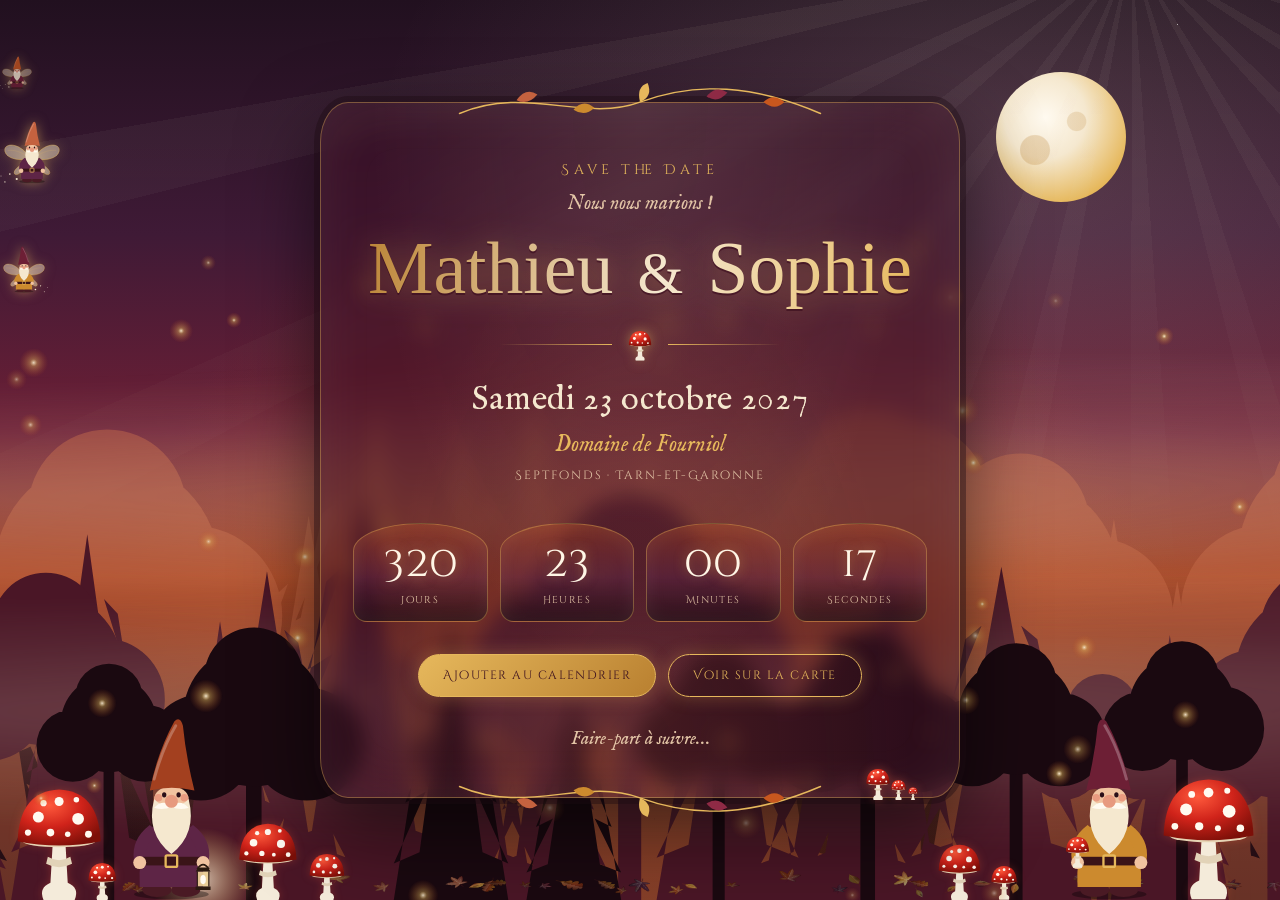
==== commit 4403f83d: "Feuilles réalistes, nains volants, palette automnale et adresse du domaine - Feuilles générées (érab" ====
--- a/index.html
+++ b/index.html
@@ -5,7 +5,7 @@
   <meta name="viewport" content="width=device-width, initial-scale=1">
   <title>Mathieu &amp; Sophie — Save the Date</title>
   <meta name="description" content="Save the Date : le mariage de Mathieu &amp; Sophie le 23 octobre 2027 au Domaine de Fourniol à Septfonds.">
-  <meta name="theme-color" content="#1a0f0a">
+  <meta name="theme-color" content="#1c0b13">
   <link rel="preload" href="fonts/unifrakturmaguntia-latin-400-normal.woff2" as="font" type="font/woff2" crossorigin>
   <link rel="stylesheet" href="style.css">
 </head>
@@ -19,8 +19,8 @@
         <stop offset="1" stop-color="#7c0f08"/>
       </radialGradient>
       <radialGradient id="lantern-light">
-        <stop offset="0" stop-color="#ffd27a" stop-opacity=".8"/>
-        <stop offset="1" stop-color="#ff9a40" stop-opacity="0"/>
+        <stop offset="0" stop-color="#f5e8cf" stop-opacity=".75"/>
+        <stop offset="1" stop-color="#e6b85c" stop-opacity="0"/>
       </radialGradient>
 
       <symbol id="amanita" viewBox="0 0 60 70">
@@ -39,23 +39,23 @@
 
       <symbol id="gnome" viewBox="0 0 80 130">
         <ellipse cx="40" cy="126" rx="26" ry="3.5" fill="#000" opacity=".35"/>
-        <ellipse cx="30" cy="123" rx="10" ry="5" fill="#4a2a17"/>
-        <ellipse cx="50" cy="123" rx="10" ry="5" fill="#4a2a17"/>
+        <ellipse cx="30" cy="123" rx="10" ry="5" fill="#4a1a24"/>
+        <ellipse cx="50" cy="123" rx="10" ry="5" fill="#4a1a24"/>
         <path class="g-tunic" d="M18 121 Q16 80 40 68 Q64 80 62 121Z"/>
         <path class="g-tunic" d="M25 78 Q12 88 14 102 L22 102 Q22 90 31 83Z"/>
         <path class="g-tunic" d="M55 78 Q68 88 66 102 L58 102 Q58 90 49 83Z"/>
-        <rect x="17.5" y="100" width="45" height="6" fill="#3b2213"/>
-        <rect x="36" y="99" width="8" height="8" rx="1" fill="none" stroke="#f0c470" stroke-width="1.6"/>
+        <rect x="17.5" y="100" width="45" height="6" fill="#3a1418"/>
+        <rect x="36" y="99" width="8" height="8" rx="1" fill="none" stroke="#e6b85c" stroke-width="1.6"/>
         <circle cx="18" cy="104" r="4.5" fill="#f1c3a0"/>
         <circle cx="62" cy="104" r="4.5" fill="#f1c3a0"/>
         <ellipse cx="40" cy="60" rx="12" ry="9" fill="#f1c3a0"/>
         <circle cx="31" cy="59" r="2.6" fill="#e5806c" opacity=".6"/>
         <circle cx="49" cy="59" r="2.6" fill="#e5806c" opacity=".6"/>
-        <path d="M28 60 Q34 66 40 64 Q46 66 52 60 Q58 84 40 98 Q22 84 28 60Z" fill="#f3efe6"/>
-        <g class="g-eyes" fill="#2a160c">
+        <path d="M28 60 Q34 66 40 64 Q46 66 52 60 Q58 84 40 98 Q22 84 28 60Z" fill="#f5e8cf"/>
+        <g class="g-eyes" fill="#2a0e18">
           <ellipse cx="35" cy="57" rx="1.5" ry="1.9"/><ellipse cx="45" cy="57" rx="1.5" ry="1.9"/>
         </g>
-        <path d="M40 64 Q33 60 28 66 Q34 68 40 65.5 Q46 68 52 66 Q47 60 40 64Z" fill="#fff"/>
+        <path d="M40 64 Q33 60 28 66 Q34 68 40 65.5 Q46 68 52 66 Q47 60 40 64Z" fill="#fffaf0"/>
         <circle cx="40" cy="61.5" r="4.5" fill="#e79a7f"/>
         <path class="g-hat" d="M25 54 Q30 28 42 6 Q46 2 48 9 Q50 30 56 54 Q40 50 25 54Z"/>
         <path d="M28 46 Q34 24 43 9" fill="none" stroke="#fff" stroke-opacity=".25" stroke-width="2" stroke-linecap="round"/>
@@ -63,10 +63,31 @@
 
       <symbol id="lantern" viewBox="0 0 20 30">
         <path d="M5 7 Q10 -1 15 7" fill="none" stroke="#2b1a10" stroke-width="1.6"/>
-        <rect x="5" y="9" width="10" height="13" rx="1" fill="#ffd27a" opacity=".85"/>
-        <ellipse class="flame" cx="10" cy="16" rx="2.4" ry="4" fill="#fff4c9"/>
+        <rect x="5" y="9" width="10" height="13" rx="1" fill="#f0d49a" opacity=".9"/>
+        <ellipse class="flame" cx="10" cy="16" rx="2.4" ry="4" fill="#fffaf0"/>
         <path d="M3.5 9 L6 5.5 H14 L16.5 9Z M3.5 22 H16.5 V25 H3.5Z" fill="#2b1a10"/>
         <path d="M5 9 V22 M15 9 V22" stroke="#2b1a10" stroke-width="1"/>
+      </symbol>
+
+      <!-- Nain volant : ailes de libellule crème bordées d'or, traînée d'étincelles -->
+      <symbol id="flyer" viewBox="0 0 130 140">
+        <g class="sparks" fill="#f5e8cf">
+          <circle class="spark" cx="34" cy="126" r="2.2"/>
+          <circle class="spark" cx="20" cy="116" r="1.6" style="animation-delay:.4s"/>
+          <circle class="spark" cx="10" cy="132" r="1.3" style="animation-delay:.8s"/>
+          <circle class="spark" cx="2" cy="120" r="1" style="animation-delay:.2s"/>
+        </g>
+        <g class="wing wing-l" fill="rgba(245, 232, 207, .45)" stroke="#e6b85c" stroke-width=".9">
+          <path d="M60 82 C40 50 6 52 10 70 C14 86 44 90 60 84Z"/>
+          <path d="M60 86 C44 96 24 108 30 116 C38 122 54 100 60 88Z"/>
+          <path d="M60 83 C44 70 26 66 16 68 M60 87 C48 98 38 108 32 114" fill="none" stroke-opacity=".6" stroke-width=".6"/>
+        </g>
+        <g class="wing wing-r" fill="rgba(245, 232, 207, .45)" stroke="#e6b85c" stroke-width=".9">
+          <path d="M70 82 C90 50 124 52 120 70 C116 86 86 90 70 84Z"/>
+          <path d="M70 86 C86 96 106 108 100 116 C92 122 76 100 70 88Z"/>
+          <path d="M70 83 C86 70 104 66 114 68 M70 87 C82 98 92 108 98 114" fill="none" stroke-opacity=".6" stroke-width=".6"/>
+        </g>
+        <use href="#gnome" x="25" y="5" width="80" height="130"/>
       </symbol>
     </defs>
   </svg>
@@ -81,6 +102,17 @@
     <svg class="forest forest-mid" preserveAspectRatio="none"></svg>
     <div class="mist mist-front"></div>
     <svg class="forest forest-near" preserveAspectRatio="none"></svg>
+    <div class="leaf-litter"></div>
+    <!-- Petits nains volants qui traversent le ciel -->
+    <div class="flyer" style="--y:13%;--w:64px;--dur:34s;--delay:-6s;--bob:3s;--rest:8%">
+      <div class="flyer-bob"><svg viewBox="0 0 130 140"><use href="#flyer" style="--tunic:#5e2546;--hat:#c4623f"/></svg></div>
+    </div>
+    <div class="flyer rtl" style="--y:27%;--w:48px;--dur:42s;--delay:-24s;--bob:2.4s;--rest:80%">
+      <div class="flyer-bob"><svg viewBox="0 0 130 140"><use href="#flyer" style="--tunic:#cc8a2e;--hat:#6d1f35"/></svg></div>
+    </div>
+    <div class="flyer far" style="--y:6%;--w:34px;--dur:58s;--delay:-40s;--bob:3.6s;--rest:60%">
+      <div class="flyer-bob"><svg viewBox="0 0 130 140"><use href="#flyer" style="--tunic:#6d1f35;--hat:#c8571e"/></svg></div>
+    </div>
     <!-- Nain à la lanterne et amanites, à gauche -->
     <svg class="grove grove-left" viewBox="0 0 240 150">
       <use class="shroom" href="#amanita" x="-4" y="66" width="72" height="84"/>
@@ -99,7 +131,7 @@
       <use class="shroom" href="#amanita" x="46" y="124" width="22" height="26" style="--delay:1.1s"/>
       <g class="gnome" style="--sway-delay:-2.5s">
         <g transform="translate(170 20) scale(-1 1)">
-          <use href="#gnome" width="80" height="130" style="--tunic:#3d6b3a;--hat:#b8231a;--blink:2.3s"/>
+          <use href="#gnome" width="80" height="130" style="--tunic:#cc8a2e;--hat:#6d1f35;--blink:2.3s"/>
         </g>
         <use href="#amanita" x="98" y="104" width="20" height="24"/>
       </g>
@@ -147,7 +179,7 @@
 
     <div class="actions reveal">
       <a class="btn" id="add-calendar" href="#" download="mariage-mathieu-sophie.ics">Ajouter au calendrier</a>
-      <a class="btn btn-ghost" href="https://www.google.com/maps/search/?api=1&query=Domaine+de+Fourniol+Septfonds" target="_blank" rel="noopener">Voir sur la carte</a>
+      <a class="btn btn-ghost" href="https://www.google.com/maps/search/?api=1&query=380+Rte+de+la+Fourniol%2C+82240+Septfonds" target="_blank" rel="noopener">Voir sur la carte</a>
     </div>
 
     <p class="note reveal">Faire-part à suivre…</p>
@@ -170,6 +202,9 @@
     </svg>
   </main>
 
+  <!-- Quelques grandes feuilles floues qui passent devant la carte -->
+  <div class="leaves-front" aria-hidden="true"></div>
+
   <script src="script.js"></script>
 </body>
 </html>
--- a/style.css
+++ b/style.css
@@ -22,15 +22,26 @@
 }
 
 :root {
-  --night: #1a0f0a;
-  --ink: #f6e7c8;
-  --muted: #d6b98f;
-  --gold: #f0c470;
-  --gold-deep: #c47f2c;
-  --ember: #d9622b;
-  --glow: rgba(255, 190, 100, .55);
-  --glass: rgba(38, 20, 12, .58);
-  --line: rgba(240, 196, 112, .38);
+  /* Palette : terracotta, orange brûlé, rouille, ocre, prune, lie-de-vin,
+     rehaussés d'or et de crème pour la lumière. */
+  --terracotta: #c4623f;
+  --burnt: #c8571e;
+  --rust: #a3401f;
+  --ochre: #cc8a2e;
+  --plum: #5e2546;
+  --wine: #6d1f35;
+  --cream: #f5e8cf;
+  --cream-deep: #e8d2ad;
+
+  --night: #1c0b13;
+  --ink: var(--cream);
+  --muted: #e2c4a6;
+  --gold: #e6b85c;
+  --gold-deep: #b98030;
+  --ember: var(--burnt);
+  --glow: rgba(230, 184, 92, .5);
+  --glass: rgba(58, 18, 36, .58);
+  --line: rgba(230, 184, 92, .4);
   --old: "IM Fell English", "Garamond", "Georgia", serif;
   --caps: "Cinzel Decorative", "IM Fell English", serif;
   --gothic: "UnifrakturMaguntia", "Old English Text MT", serif;
@@ -63,9 +74,9 @@
   overflow: hidden;
   pointer-events: none;
   background:
-    radial-gradient(ellipse at 80% 18%, rgba(255, 170, 80, .22) 0%, transparent 45%),
-    radial-gradient(ellipse at 50% 85%, rgba(230, 110, 40, .35) 0%, transparent 60%),
-    linear-gradient(180deg, #1b1a2e 0%, #3a2233 30%, #6b3322 58%, #2a140c 80%, var(--night) 100%);
+    radial-gradient(ellipse at 80% 18%, rgba(245, 232, 207, .16) 0%, transparent 45%),
+    radial-gradient(ellipse at 50% 85%, rgba(200, 87, 30, .38) 0%, transparent 60%),
+    linear-gradient(180deg, #21101f 0%, #3f1a36 26%, var(--wine) 48%, var(--rust) 64%, #3a1418 82%, var(--night) 100%);
 }
 
 .stars {
@@ -91,9 +102,9 @@
   aspect-ratio: 1;
   border-radius: 50%;
   background:
-    radial-gradient(circle at 30% 60%, rgba(190, 110, 40, .25) 0 12%, transparent 13%),
-    radial-gradient(circle at 62% 38%, rgba(190, 110, 40, .2) 0 8%, transparent 9%),
-    radial-gradient(circle at 38% 35%, #fff1c8, #f7c874 60%, #e39a45);
+    radial-gradient(circle at 30% 60%, rgba(185, 128, 48, .25) 0 12%, transparent 13%),
+    radial-gradient(circle at 62% 38%, rgba(185, 128, 48, .2) 0 8%, transparent 9%),
+    radial-gradient(circle at 38% 35%, #fffaf0, var(--cream) 35%, var(--gold) 75%, var(--ochre));
   animation: moon-glow 6s ease-in-out infinite alternate;
 }
 
@@ -101,7 +112,7 @@
   position: absolute;
   inset: -20% -10% 0;
   background: repeating-conic-gradient(from 200deg at 82% 12%,
-    rgba(255, 200, 130, .07) 0deg 4deg, transparent 4deg 14deg);
+    rgba(245, 232, 207, .07) 0deg 4deg, transparent 4deg 14deg);
   mask-image: linear-gradient(180deg, #000 0%, transparent 75%);
   -webkit-mask-image: linear-gradient(180deg, #000 0%, transparent 75%);
   animation: rays 14s ease-in-out infinite alternate;
@@ -114,9 +125,9 @@
   width: 110%;
   transform-origin: bottom center;
 }
-.forest-far  { height: 60%; fill: #7a3b1f; opacity: .55; animation: sway 16s ease-in-out infinite alternate; }
-.forest-mid  { height: 46%; fill: #43200f;              animation: sway 12s ease-in-out infinite alternate-reverse; }
-.forest-near { height: 32%; fill: #150a05;              animation: sway 9s ease-in-out infinite alternate; }
+.forest-far  { height: 60%; fill: var(--terracotta); opacity: .45; animation: sway 16s ease-in-out infinite alternate; }
+.forest-mid  { height: 46%; fill: #4a1626;                       animation: sway 12s ease-in-out infinite alternate-reverse; }
+.forest-near { height: 32%; fill: #1a0910;                       animation: sway 9s ease-in-out infinite alternate; }
 
 .mist {
   position: absolute;
@@ -124,9 +135,9 @@
   width: 200%;
   height: 30%;
   background:
-    radial-gradient(ellipse at 20% 50%, rgba(255, 210, 160, .16), transparent 60%),
-    radial-gradient(ellipse at 55% 60%, rgba(255, 200, 150, .12), transparent 55%),
-    radial-gradient(ellipse at 85% 40%, rgba(255, 210, 160, .14), transparent 60%);
+    radial-gradient(ellipse at 20% 50%, rgba(245, 232, 207, .15), transparent 60%),
+    radial-gradient(ellipse at 55% 60%, rgba(232, 210, 173, .12), transparent 55%),
+    radial-gradient(ellipse at 85% 40%, rgba(245, 232, 207, .13), transparent 60%);
   filter: blur(8px);
 }
 .mist-back  { bottom: 30%; animation: drift 40s linear infinite alternate; }
@@ -149,8 +160,8 @@
   animation: shroom-glow 3.5s ease-in-out var(--delay, 0s) infinite alternate;
 }
 
-.g-tunic { fill: var(--tunic, #2f5d8a); }
-.g-hat   { fill: var(--hat, #c62a1d); }
+.g-tunic { fill: var(--tunic, var(--plum)); }
+.g-hat   { fill: var(--hat, var(--rust)); }
 
 .gnome {
   transform-box: fill-box;
@@ -169,6 +180,30 @@
 }
 .lantern-glow { animation: lantern 2.4s ease-in-out infinite alternate; }
 
+/* Petits nains volants */
+.flyer {
+  position: absolute;
+  top: var(--y);
+  left: 0;
+  width: var(--w);
+  animation: fly var(--dur) linear var(--delay) infinite;
+  will-change: transform;
+}
+.flyer.rtl { animation-direction: reverse; }
+.flyer.far { opacity: .75; filter: blur(.4px); }
+.flyer-bob { animation: bob var(--bob) ease-in-out infinite alternate; }
+.flyer svg {
+  display: block;
+  width: 100%;
+  overflow: visible;
+  filter: drop-shadow(0 0 6px rgba(230, 184, 92, .55));
+}
+.flyer.rtl svg { transform: scaleX(-1); }
+.wing { transform-box: fill-box; animation: flutter .14s ease-in-out infinite alternate; }
+.wing-l { transform-origin: 100% 40%; }
+.wing-r { transform-origin: 0 40%; }
+.spark { animation: spark 1.1s ease-in-out infinite alternate; }
+
 #fireflies {
   position: absolute;
   inset: 0;
@@ -176,24 +211,48 @@
   height: 100%;
 }
 
-/* Feuilles d'érable et de chêne qui tombent */
+/* Feuilles d'automne qui tombent : chute verticale, balancier
+   de gauche à droite, et rotation 3D qui les fait tourner sur elles-mêmes. */
+.leaves-front {
+  position: fixed;
+  inset: 0;
+  z-index: 2;
+  overflow: hidden;
+  pointer-events: none;
+}
 .leaf {
   position: absolute;
-  top: -40px;
-  width: 22px;
-  height: 22px;
-  background: var(--c, #c8893a);
-  opacity: .9;
-  -webkit-mask: var(--shape) center / contain no-repeat;
-  mask: var(--shape) center / contain no-repeat;
-  animation: fall var(--d, 14s) linear var(--delay, 0s) infinite;
-}
-.leaf.maple {
-  --shape: url("data:image/svg+xml,%3Csvg xmlns='http://www.w3.org/2000/svg' viewBox='0 0 24 24'%3E%3Cpath d='M12 1l2 5 3-2-1 5 4-1-2 4 4 2-6 2 1 3-4-1v5h-2v-5l-4 1 1-3-6-2 4-2-2-4 4 1-1-5 3 2z'/%3E%3C/svg%3E");
-}
-.leaf.oak {
-  --shape: url("data:image/svg+xml,%3Csvg xmlns='http://www.w3.org/2000/svg' viewBox='0 0 24 24'%3E%3Cpath d='M12 1c2 1 3 3 2 4 2 0 3 2 2 3 2 0 3 2 1 4 2 1 1 3-1 3 1 2-1 3-3 2 0 2-1 3-2 3v3h-1v-3c-1 0-2-1-2-3-2 1-4 0-3-2-2 0-3-2-1-3-2-2-1-4 1-4-1-1 0-3 2-3-1-1 0-3 2-4z'/%3E%3C/svg%3E");
-}
+  top: -90px;
+  left: var(--x);
+  width: var(--s);
+  animation: leaf-fall var(--fall) linear var(--delay) infinite;
+  will-change: transform;
+}
+.leaf-sway {
+  perspective: 300px;
+  animation: leaf-sway var(--sway) ease-in-out var(--sway-delay) infinite alternate;
+}
+.leaf-spin {
+  animation: leaf-spin var(--spin) linear infinite var(--spin-dir);
+}
+.leaf-svg {
+  display: block;
+  width: 100%;
+  height: auto;
+  overflow: visible;
+  filter: drop-shadow(0 2px 2px rgba(20, 8, 2, .35));
+}
+.leaf-far  .leaf-svg { filter: blur(.4px) brightness(.72) saturate(.85); }
+.leaf-near .leaf-svg { filter: blur(2.5px) brightness(.9); opacity: .85; }
+
+/* Tapis de feuilles mortes */
+.leaf-litter {
+  position: absolute;
+  inset: auto 0 0 0;
+  height: 12%;
+}
+.litter-leaf { position: absolute; }
+.litter-leaf .leaf-svg { filter: none; }
 
 /* ---------- Carte ---------- */
 
@@ -204,16 +263,17 @@
   max-width: 640px;
   padding: 58px 32px 46px;
   background:
-    radial-gradient(ellipse at 50% 0%, rgba(240, 160, 80, .12), transparent 60%),
+    radial-gradient(ellipse at 50% 0%, rgba(245, 232, 207, .1), transparent 60%),
+    radial-gradient(ellipse at 50% 100%, rgba(196, 98, 63, .16), transparent 60%),
     var(--glass);
   -webkit-backdrop-filter: blur(10px) saturate(120%);
   backdrop-filter: blur(10px) saturate(120%);
   border: 1px solid var(--line);
   border-radius: 28px 28px 28px 28px / 40px 40px 40px 40px;
   box-shadow:
-    0 0 0 6px rgba(26, 15, 10, .4),
+    0 0 0 6px rgba(28, 11, 19, .4),
     0 30px 80px rgba(0, 0, 0, .6),
-    inset 0 0 60px rgba(240, 196, 112, .07);
+    inset 0 0 60px rgba(245, 232, 207, .07);
   animation: card-in 1.4s cubic-bezier(.2, .8, .2, 1) both;
 }
 
@@ -241,11 +301,11 @@
   transform-origin: center;
   animation: bloom .8s ease-out forwards;
 }
-.vine-leaves path:nth-child(1) { animation-delay: 1.2s; fill: #c7562a; }
-.vine-leaves path:nth-child(2) { animation-delay: 1.5s; fill: #e0a03c; }
+.vine-leaves path:nth-child(1) { animation-delay: 1.2s; fill: var(--terracotta); }
+.vine-leaves path:nth-child(2) { animation-delay: 1.5s; fill: var(--ochre); }
 .vine-leaves path:nth-child(3) { animation-delay: 1.8s; fill: var(--gold); }
-.vine-leaves path:nth-child(4) { animation-delay: 2.1s; fill: #9c3b22; }
-.vine-leaves path:nth-child(5) { animation-delay: 2.4s; fill: #d77a2e; }
+.vine-leaves path:nth-child(4) { animation-delay: 2.1s; fill: #8e2a45; }
+.vine-leaves path:nth-child(5) { animation-delay: 2.4s; fill: var(--burnt); }
 
 .reveal {
   opacity: 0;
@@ -282,12 +342,12 @@
   font-weight: 400;
   font-size: clamp(2.8rem, 11vw, 4.6rem);
   line-height: 1.15;
-  background: linear-gradient(100deg, #b86a22 0%, #ffe6a8 22%, #f0c470 40%, #fff3cf 55%, #d18a35 75%, #b86a22 100%);
+  background: linear-gradient(100deg, var(--gold-deep) 0%, var(--cream) 22%, var(--gold) 40%, #fffaf0 55%, var(--ochre) 75%, var(--gold-deep) 100%);
   background-size: 250% 100%;
   -webkit-background-clip: text;
   background-clip: text;
   color: transparent;
-  filter: drop-shadow(0 2px 0 rgba(60, 25, 8, .6)) drop-shadow(0 0 16px rgba(255, 180, 90, .35));
+  filter: drop-shadow(0 2px 0 rgba(60, 14, 30, .65)) drop-shadow(0 0 16px rgba(230, 184, 92, .35));
 }
 .title.reveal {
   animation: ink-in 1.6s ease-out 1s forwards, shimmer 7s linear 2.6s infinite;
@@ -358,8 +418,8 @@
   padding: 18px 4px 14px;
   border: 1px solid var(--line);
   border-radius: 50% 50% 14px 14px / 28px 28px 14px 14px;
-  background: linear-gradient(180deg, rgba(120, 55, 25, .5), rgba(26, 15, 10, .65));
-  box-shadow: inset 0 0 20px rgba(240, 196, 112, .08);
+  background: linear-gradient(180deg, rgba(163, 64, 31, .45), rgba(94, 37, 70, .45) 55%, rgba(28, 11, 19, .7));
+  box-shadow: inset 0 0 20px rgba(245, 232, 207, .08);
   animation: breathe 4s ease-in-out infinite;
 }
 .unit:nth-child(2) { animation-delay: .5s; }
@@ -371,7 +431,7 @@
   font-family: var(--caps);
   font-size: clamp(1.7rem, 7vw, 2.7rem);
   line-height: 1;
-  color: #fff1d6;
+  color: #fff6e6;
   font-variant-numeric: tabular-nums;
   text-shadow: 0 0 12px var(--glow);
 }
@@ -410,7 +470,7 @@
   border: 1px solid var(--gold);
   border-radius: 999px;
   background: linear-gradient(135deg, var(--gold), var(--gold-deep));
-  color: #2a140a;
+  color: #3a0f1f;
   text-decoration: none;
   font-family: var(--caps);
   font-size: .78rem;
@@ -472,8 +532,8 @@
   to   { opacity: 1; transform: none; }
 }
 @keyframes breathe {
-  0%, 100% { box-shadow: inset 0 0 20px rgba(240, 196, 112, .08), 0 0 0 rgba(255, 170, 90, 0); }
-  50%      { box-shadow: inset 0 0 24px rgba(240, 196, 112, .16), 0 0 18px rgba(255, 170, 90, .22); }
+  0%, 100% { box-shadow: inset 0 0 20px rgba(245, 232, 207, .08), 0 0 0 rgba(230, 184, 92, 0); }
+  50%      { box-shadow: inset 0 0 24px rgba(245, 232, 207, .16), 0 0 18px rgba(230, 184, 92, .25); }
 }
 @keyframes tick {
   0%   { transform: translateY(-6px); opacity: .3; text-shadow: 0 0 24px #ffd9a0; }
@@ -481,8 +541,8 @@
 }
 @keyframes twinkle { from { opacity: .4; } to { opacity: 1; } }
 @keyframes moon-glow {
-  from { box-shadow: 0 0 40px 10px rgba(255, 190, 110, .3), 0 0 120px 40px rgba(255, 150, 70, .14); }
-  to   { box-shadow: 0 0 55px 16px rgba(255, 190, 110, .42), 0 0 170px 60px rgba(255, 150, 70, .22); }
+  from { box-shadow: 0 0 40px 10px rgba(245, 232, 207, .28), 0 0 120px 40px rgba(230, 184, 92, .14); }
+  to   { box-shadow: 0 0 55px 16px rgba(245, 232, 207, .4), 0 0 170px 60px rgba(230, 184, 92, .22); }
 }
 @keyframes shroom-glow {
   from { filter: drop-shadow(0 0 2px rgba(255, 90, 60, .2)); }
@@ -498,15 +558,27 @@
   to   { transform: scale(.88, 1.12); opacity: 1; }
 }
 @keyframes lantern { from { opacity: .6; } to { opacity: 1; } }
+@keyframes fly     { from { transform: translateX(-20vw); } to { transform: translateX(120vw); } }
+@keyframes bob {
+  from { transform: translateY(-14px) rotate(-6deg); }
+  to   { transform: translateY(14px) rotate(4deg); }
+}
+@keyframes flutter { from { transform: scaleX(1); } to { transform: scaleX(.3); } }
+@keyframes spark   { from { opacity: .1; } to { opacity: 1; } }
 @keyframes rays  { from { opacity: .5; transform: rotate(-1.5deg); } to { opacity: 1; transform: rotate(1.5deg); } }
 @keyframes sway  { from { transform: skewX(-.8deg); } to { transform: skewX(.8deg); } }
 @keyframes drift { from { transform: translateX(0); } to { transform: translateX(25%); } }
-@keyframes fall {
-  0%   { transform: translate(0, 0) rotate(0deg); }
-  25%  { transform: translate(40px, 25vh) rotate(120deg); }
-  50%  { transform: translate(-30px, 55vh) rotate(260deg); }
-  75%  { transform: translate(35px, 80vh) rotate(380deg); }
-  100% { transform: translate(-10px, 110vh) rotate(520deg); }
+@keyframes leaf-fall {
+  from { transform: translateY(0); }
+  to   { transform: translateY(calc(100vh + 180px)); }
+}
+@keyframes leaf-sway {
+  from { transform: translateX(calc(var(--amp) * -1)) rotate(calc(var(--tilt) * -1)); }
+  to   { transform: translateX(var(--amp)) rotate(var(--tilt)); }
+}
+@keyframes leaf-spin {
+  from { transform: rotate3d(var(--ax), var(--ay), .2, 0deg); }
+  to   { transform: rotate3d(var(--ax), var(--ay), .2, 360deg); }
 }
 
 @media (prefers-reduced-motion: reduce) {
@@ -515,5 +587,6 @@
     animation-iteration-count: 1 !important;
     animation-delay: 0s !important;
   }
-  .leaves { display: none; }
-}
+  .leaves, .leaves-front { display: none; }
+  .flyer { animation: none !important; left: var(--rest); }
+}
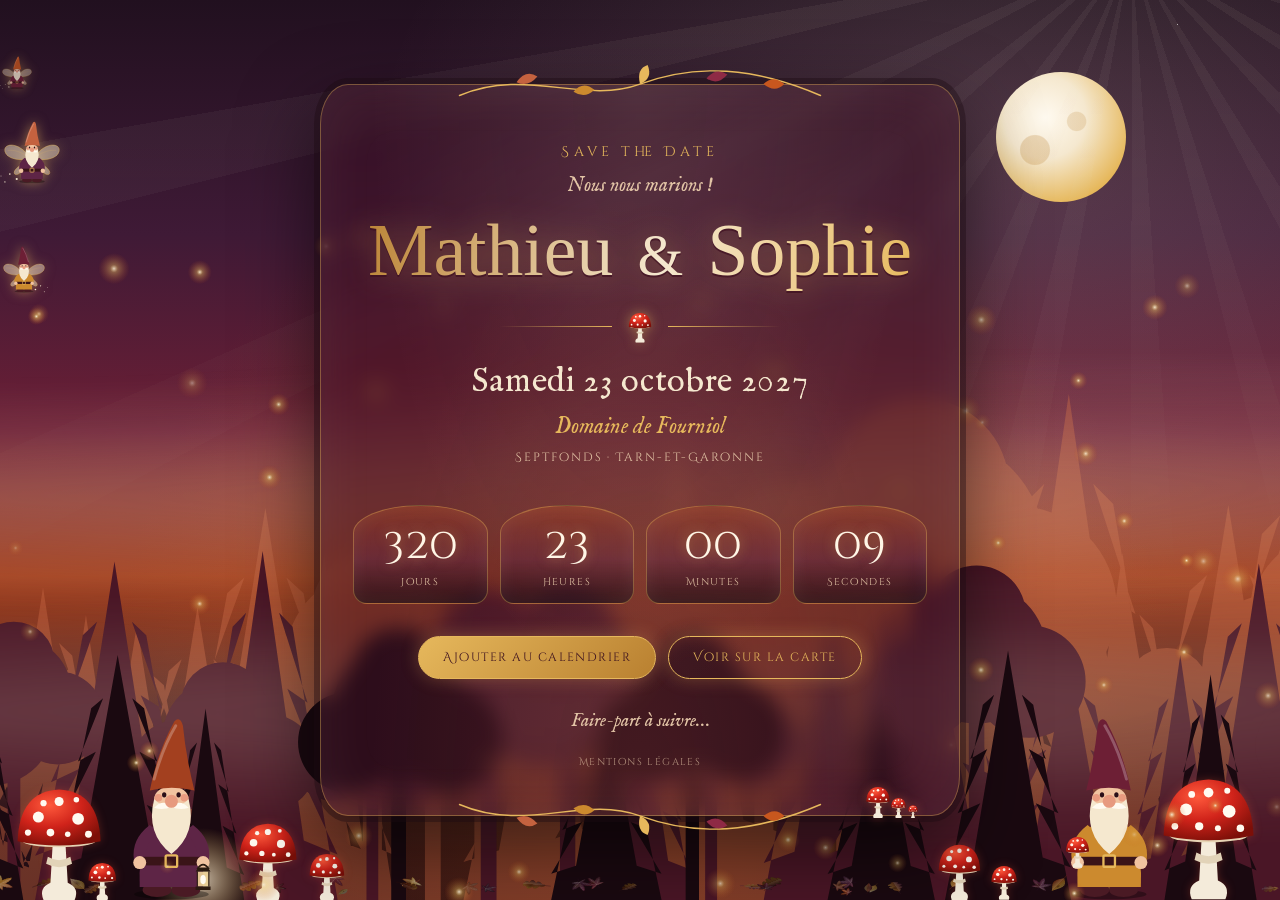
==== commit 5211daa8: "Ajoute les mentions légales et le noindex - Page mentions-legales.html (éditeur anonyme, hébergeur C" ====
--- a/index.html
+++ b/index.html
@@ -6,6 +6,9 @@
   <title>Mathieu &amp; Sophie — Save the Date</title>
   <meta name="description" content="Save the Date : le mariage de Mathieu &amp; Sophie le 23 octobre 2027 au Domaine de Fourniol à Septfonds.">
   <meta name="theme-color" content="#1c0b13">
+  <!-- Site privé : ne pas apparaître dans les moteurs de recherche -->
+  <meta name="robots" content="noindex, nofollow, noarchive">
+  <meta name="googlebot" content="noindex, nofollow, noarchive">
   <link rel="preload" href="fonts/unifrakturmaguntia-latin-400-normal.woff2" as="font" type="font/woff2" crossorigin>
   <link rel="stylesheet" href="style.css">
 </head>
@@ -184,6 +187,8 @@
 
     <p class="note reveal">Faire-part à suivre…</p>
 
+    <p class="legal-link reveal"><a href="mentions-legales.html">Mentions légales</a></p>
+
     <svg class="card-shrooms reveal" viewBox="0 0 70 40" aria-hidden="true">
       <use href="#amanita" x="0" y="6" width="30" height="34"/>
       <use href="#amanita" x="26" y="18" width="19" height="22"/>
--- a/style.css
+++ b/style.css
@@ -274,7 +274,7 @@
     0 0 0 6px rgba(28, 11, 19, .4),
     0 30px 80px rgba(0, 0, 0, .6),
     inset 0 0 60px rgba(245, 232, 207, .07);
-  animation: card-in 1.4s cubic-bezier(.2, .8, .2, 1) both;
+  animation: card-in 1s cubic-bezier(.2, .8, .2, 1) both;
 }
 
 .vine {
@@ -293,32 +293,32 @@
   stroke-linecap: round;
   stroke-dasharray: 500;
   stroke-dashoffset: 500;
-  animation: draw 2.4s ease-out .6s forwards;
+  animation: draw 1.6s ease-out .4s forwards;
 }
 .vine-leaves path {
   opacity: 0;
   transform-box: fill-box;
   transform-origin: center;
-  animation: bloom .8s ease-out forwards;
-}
-.vine-leaves path:nth-child(1) { animation-delay: 1.2s; fill: var(--terracotta); }
-.vine-leaves path:nth-child(2) { animation-delay: 1.5s; fill: var(--ochre); }
-.vine-leaves path:nth-child(3) { animation-delay: 1.8s; fill: var(--gold); }
-.vine-leaves path:nth-child(4) { animation-delay: 2.1s; fill: #8e2a45; }
-.vine-leaves path:nth-child(5) { animation-delay: 2.4s; fill: var(--burnt); }
+  animation: bloom .6s ease-out forwards;
+}
+.vine-leaves path:nth-child(1) { animation-delay: .8s; fill: var(--terracotta); }
+.vine-leaves path:nth-child(2) { animation-delay: 1s; fill: var(--ochre); }
+.vine-leaves path:nth-child(3) { animation-delay: 1.2s; fill: var(--gold); }
+.vine-leaves path:nth-child(4) { animation-delay: 1.4s; fill: #8e2a45; }
+.vine-leaves path:nth-child(5) { animation-delay: 1.6s; fill: var(--burnt); }
 
 .reveal {
   opacity: 0;
-  animation: rise 1s ease-out forwards;
-}
-.eyebrow.reveal   { animation-delay: .5s; }
-.subtitle.reveal  { animation-delay: .75s; }
-.divider.reveal   { animation-delay: 1.5s; }
-.date.reveal      { animation-delay: 1.7s; }
-.place.reveal     { animation-delay: 1.9s; }
-.countdown.reveal { animation-delay: 2.1s; }
-.actions.reveal   { animation-delay: 2.35s; }
-.note.reveal      { animation-delay: 2.55s; }
+  animation: rise .7s ease-out forwards;
+}
+.eyebrow.reveal   { animation-delay: .3s; }
+.subtitle.reveal  { animation-delay: .45s; }
+.divider.reveal   { animation-delay: .95s; }
+.date.reveal      { animation-delay: 1.1s; }
+.place.reveal     { animation-delay: 1.25s; }
+.countdown.reveal { animation-delay: 1.4s; }
+.actions.reveal   { animation-delay: 1.55s; }
+.note.reveal      { animation-delay: 1.7s; }
 
 .eyebrow {
   margin: 0;
@@ -350,7 +350,7 @@
   filter: drop-shadow(0 2px 0 rgba(60, 14, 30, .65)) drop-shadow(0 0 16px rgba(230, 184, 92, .35));
 }
 .title.reveal {
-  animation: ink-in 1.6s ease-out 1s forwards, shimmer 7s linear 2.6s infinite;
+  animation: ink-in 1s ease-out .6s forwards, shimmer 7s linear 1.6s infinite;
 }
 .title span { display: inline-block; }
 .title .amp { font-size: .8em; padding: 0 .1em; }
@@ -384,7 +384,7 @@
   width: 70px;
   filter: drop-shadow(0 0 5px rgba(255, 110, 70, .35));
 }
-.card-shrooms.reveal { animation-delay: 2.8s; }
+.card-shrooms.reveal { animation-delay: 1.85s; }
 
 .date {
   margin: 0;
@@ -500,6 +500,60 @@
   color: var(--muted);
 }
 
+/* Lien discret vers les mentions légales */
+.legal-link {
+  margin: 22px 0 0;
+  font-family: var(--caps);
+  font-size: .62rem;
+  letter-spacing: .14em;
+}
+.legal-link.reveal { animation-delay: 1.85s; }
+.legal-link a {
+  color: var(--muted);
+  opacity: .7;
+  text-decoration: none;
+  border-bottom: 1px solid transparent;
+  transition: opacity .2s, border-color .2s;
+}
+.legal-link a:hover,
+.legal-link a:focus-visible { opacity: 1; border-color: var(--line); }
+
+/* Page des mentions légales */
+.legal-page {
+  background:
+    radial-gradient(ellipse at 50% 100%, rgba(200, 87, 30, .3), transparent 60%),
+    linear-gradient(180deg, #21101f 0%, #3f1a36 35%, var(--wine) 75%, var(--night) 100%);
+  background-attachment: fixed;
+  background-color: var(--night);
+}
+.legal {
+  max-width: 720px;
+  text-align: left;
+}
+.legal h1 {
+  margin: 0 0 8px;
+  font-family: var(--caps);
+  font-weight: 400;
+  font-size: clamp(1.4rem, 5vw, 1.9rem);
+  color: var(--gold);
+  text-align: center;
+}
+.legal h2 {
+  margin: 30px 0 8px;
+  font-family: var(--caps);
+  font-weight: 400;
+  font-size: .9rem;
+  letter-spacing: .12em;
+  color: var(--gold);
+}
+.legal p {
+  margin: 0 0 10px;
+  font-size: 1.08rem;
+  line-height: 1.55;
+}
+.legal p a:not(.btn) { color: var(--gold); }
+.legal-back { margin-top: 32px !important; text-align: center; }
+
 @media (max-width: 420px) {
   .card { padding: 50px 18px 40px; }
   .countdown { gap: 8px; }
@@ -518,9 +572,11 @@
   to   { opacity: 1; transform: none; }
 }
 /* Les prénoms apparaissent comme de l'encre qui se dépose */
+/* Uniquement opacité et transform : animer letter-spacing faisait passer
+   les prénoms sur deux lignes et la carte sautait au chargement. */
 @keyframes ink-in {
-  0%   { opacity: 0; letter-spacing: .12em; transform: scale(.96); }
-  100% { opacity: 1; letter-spacing: 0; transform: none; }
+  0%   { opacity: 0; transform: scaleX(1.1) scaleY(.96); }
+  100% { opacity: 1; transform: none; }
 }
 @keyframes shimmer {
   from { background-position: 100% 0; }
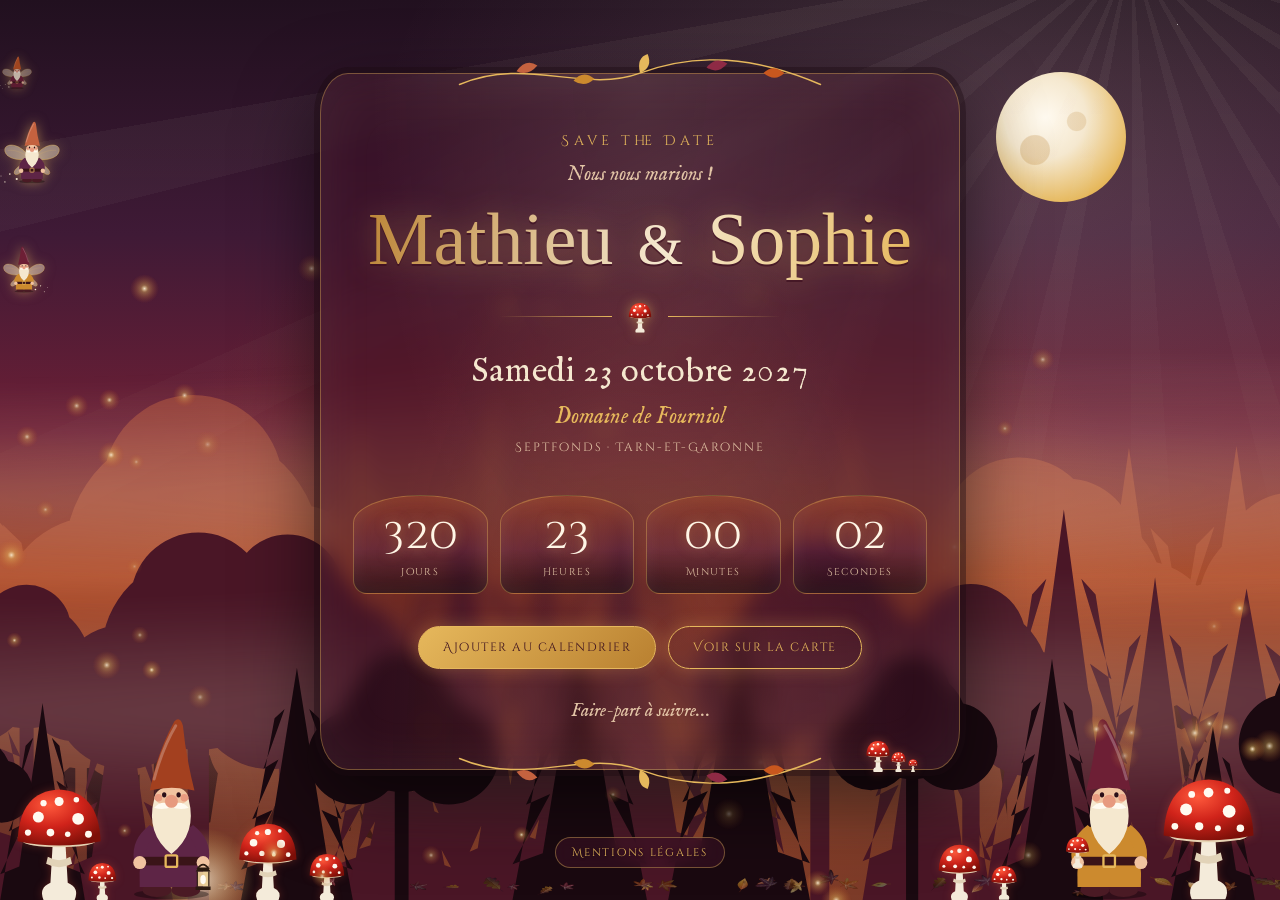
==== commit 30572eea: "Place le lien des mentions légales sous la carte - Pastille prune et dorée aux couleurs du site, hor" ====
--- a/index.html
+++ b/index.html
@@ -10,7 +10,7 @@
   <meta name="robots" content="noindex, nofollow, noarchive">
   <meta name="googlebot" content="noindex, nofollow, noarchive">
   <link rel="preload" href="fonts/unifrakturmaguntia-latin-400-normal.woff2" as="font" type="font/woff2" crossorigin>
-  <link rel="stylesheet" href="style.css">
+  <link rel="stylesheet" href="style.css?v=20261105">
 </head>
 <body>
   <!-- Motifs réutilisables : amanite tue-mouches, nain de jardin, lanterne -->
@@ -187,7 +187,6 @@
 
     <p class="note reveal">Faire-part à suivre…</p>
 
-    <p class="legal-link reveal"><a href="mentions-legales.html">Mentions légales</a></p>
 
     <svg class="card-shrooms reveal" viewBox="0 0 70 40" aria-hidden="true">
       <use href="#amanita" x="0" y="6" width="30" height="34"/>
@@ -207,9 +206,13 @@
     </svg>
   </main>
 
+  <footer class="site-footer">
+    <a href="mentions-legales.html">Mentions légales</a>
+  </footer>
+
   <!-- Quelques grandes feuilles floues qui passent devant la carte -->
   <div class="leaves-front" aria-hidden="true"></div>
 
-  <script src="script.js"></script>
+  <script src="script.js?v=20261105"></script>
 </body>
 </html>
--- a/style.css
+++ b/style.css
@@ -57,6 +57,7 @@
   min-height: 100vh;
   min-height: 100svh;
   display: grid;
+  grid-template-rows: 1fr auto;
   place-items: center;
   padding: 32px 16px;
   overflow-x: hidden;
@@ -500,23 +501,37 @@
   color: var(--muted);
 }
 
-/* Lien discret vers les mentions légales */
-.legal-link {
-  margin: 22px 0 0;
-  font-family: var(--caps);
-  font-size: .62rem;
-  letter-spacing: .14em;
-}
-.legal-link.reveal { animation-delay: 1.85s; }
-.legal-link a {
-  color: var(--muted);
-  opacity: .7;
+/* Lien vers les mentions légales, sous la carte :
+   pastille prune translucide, texte doré, lisible sur la forêt. */
+.site-footer {
+  position: relative;
+  z-index: 1;
+  margin-top: 26px;
+  opacity: 0;
+  animation: rise .7s ease-out 1.85s forwards;
+}
+.site-footer a {
+  display: inline-block;
+  padding: 7px 16px;
+  border: 1px solid var(--line);
+  border-radius: 999px;
+  background: rgba(58, 18, 36, .6);
+  -webkit-backdrop-filter: blur(6px);
+  backdrop-filter: blur(6px);
+  color: var(--gold);
+  font-family: var(--caps);
+  font-size: .68rem;
+  letter-spacing: .16em;
   text-decoration: none;
-  border-bottom: 1px solid transparent;
-  transition: opacity .2s, border-color .2s;
-}
-.legal-link a:hover,
-.legal-link a:focus-visible { opacity: 1; border-color: var(--line); }
+  text-shadow: 0 1px 2px rgba(28, 11, 19, .8);
+  transition: color .25s, border-color .25s, box-shadow .25s;
+}
+.site-footer a:hover,
+.site-footer a:focus-visible {
+  color: var(--cream);
+  border-color: var(--gold);
+  box-shadow: 0 0 16px rgba(230, 184, 92, .3);
+}
 
 /* Page des mentions légales */
 .legal-page {
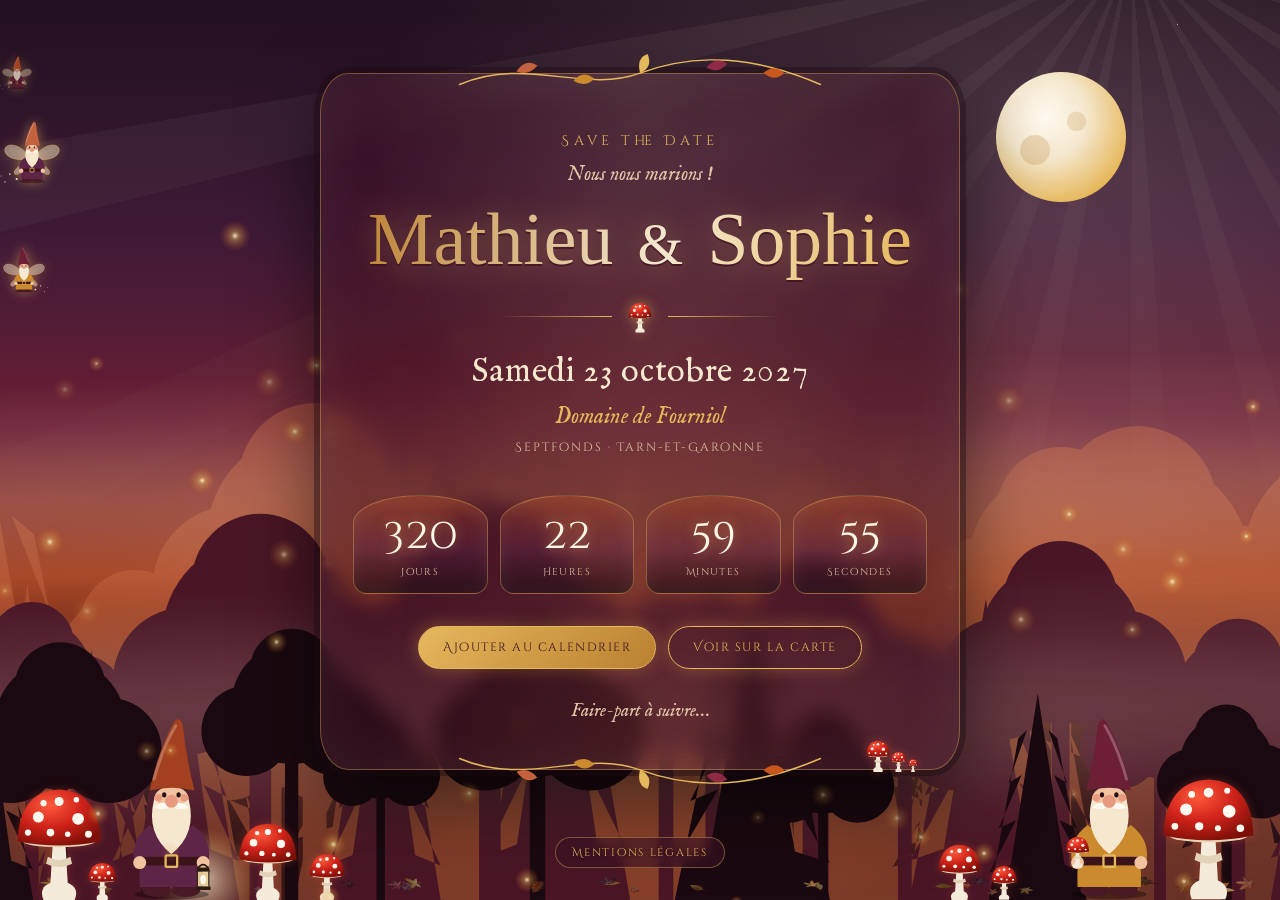
==== commit d980cb79: "Améliore l'affichage sur petits téléphones et en paysage - « Septfonds » et « Tarn-et-Garonne » ne s" ====
--- a/index.html
+++ b/index.html
@@ -10,7 +10,7 @@
   <meta name="robots" content="noindex, nofollow, noarchive">
   <meta name="googlebot" content="noindex, nofollow, noarchive">
   <link rel="preload" href="fonts/unifrakturmaguntia-latin-400-normal.woff2" as="font" type="font/woff2" crossorigin>
-  <link rel="stylesheet" href="style.css?v=20261105">
+  <link rel="stylesheet" href="style.css?v=20261105b">
 </head>
 <body>
   <!-- Motifs réutilisables : amanite tue-mouches, nain de jardin, lanterne -->
@@ -169,7 +169,7 @@
     </p>
     <p class="place reveal">
       Domaine de Fourniol<br>
-      <span>Septfonds · Tarn-et-Garonne</span>
+      <span><span class="nowrap">Septfonds</span> · <span class="nowrap">Tarn-et-Garonne</span></span>
     </p>
 
     <section class="countdown reveal" aria-label="Compte à rebours">
--- a/style.css
+++ b/style.css
@@ -569,11 +569,30 @@
 .legal p a:not(.btn) { color: var(--gold); }
 .legal-back { margin-top: 32px !important; text-align: center; }
 
+/* Évite les coupures au milieu d'un nom (ex. « Tarn-et- / Garonne ») */
+.nowrap { white-space: nowrap; }
+
 @media (max-width: 420px) {
   .card { padding: 50px 18px 40px; }
   .countdown { gap: 8px; }
   .unit small { font-size: .5rem; letter-spacing: .06em; }
   .btn { font-size: .72rem; }
+  .place span { letter-spacing: .1em; }
+}
+
+/* Téléphones en paysage : écran peu haut, on resserre les espacements */
+@media (max-height: 500px) and (orientation: landscape) {
+  body { padding: 24px 16px; }
+  .card { padding: 40px 28px 34px; }
+  .subtitle { margin-top: 6px; }
+  .title { font-size: clamp(2.4rem, 7vw, 3.4rem); }
+  .divider { margin: 10px auto; }
+  .place { margin-top: 6px; }
+  .countdown { margin: 22px 0 4px; }
+  .unit { padding: 12px 4px 10px; }
+  .actions { margin-top: 20px; }
+  .note { margin-top: 18px; }
+  .grove { width: clamp(150px, 20vw, 220px); }
 }
 
 /* ---------- Animations ---------- */
